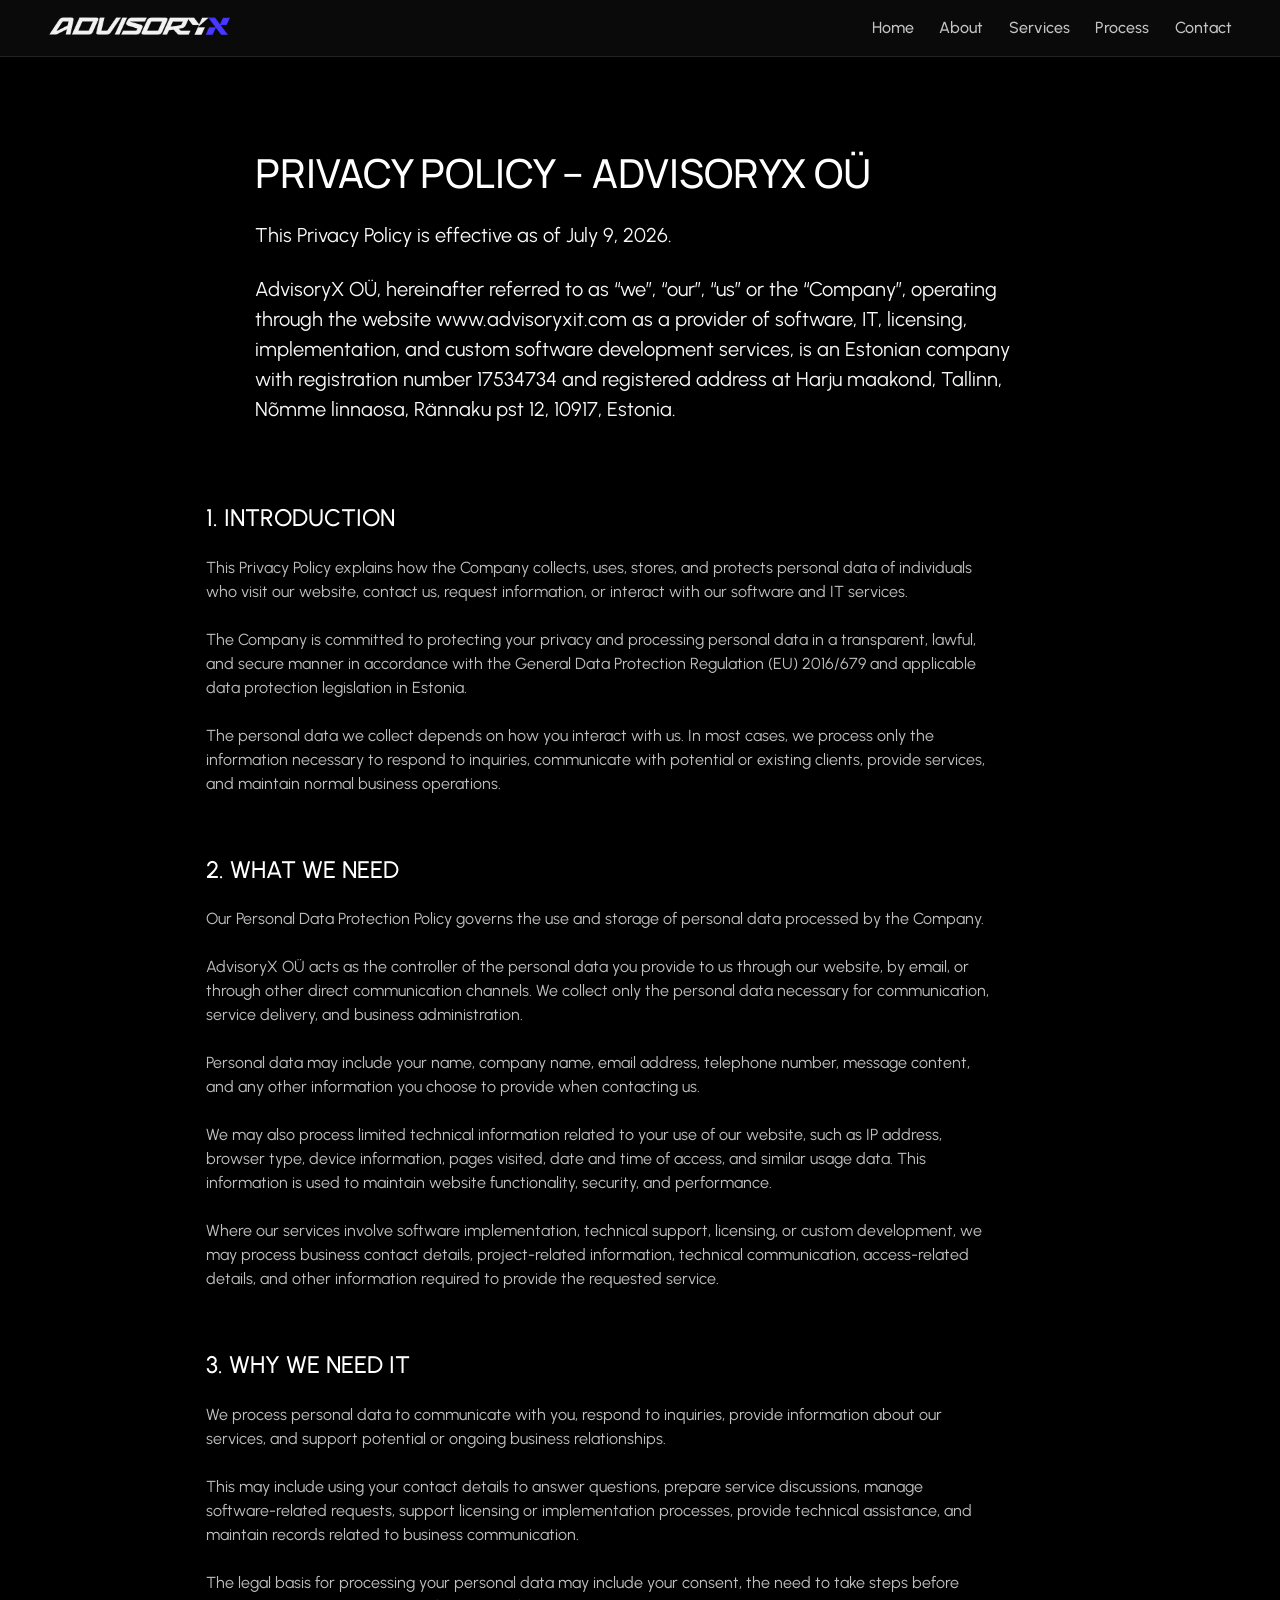
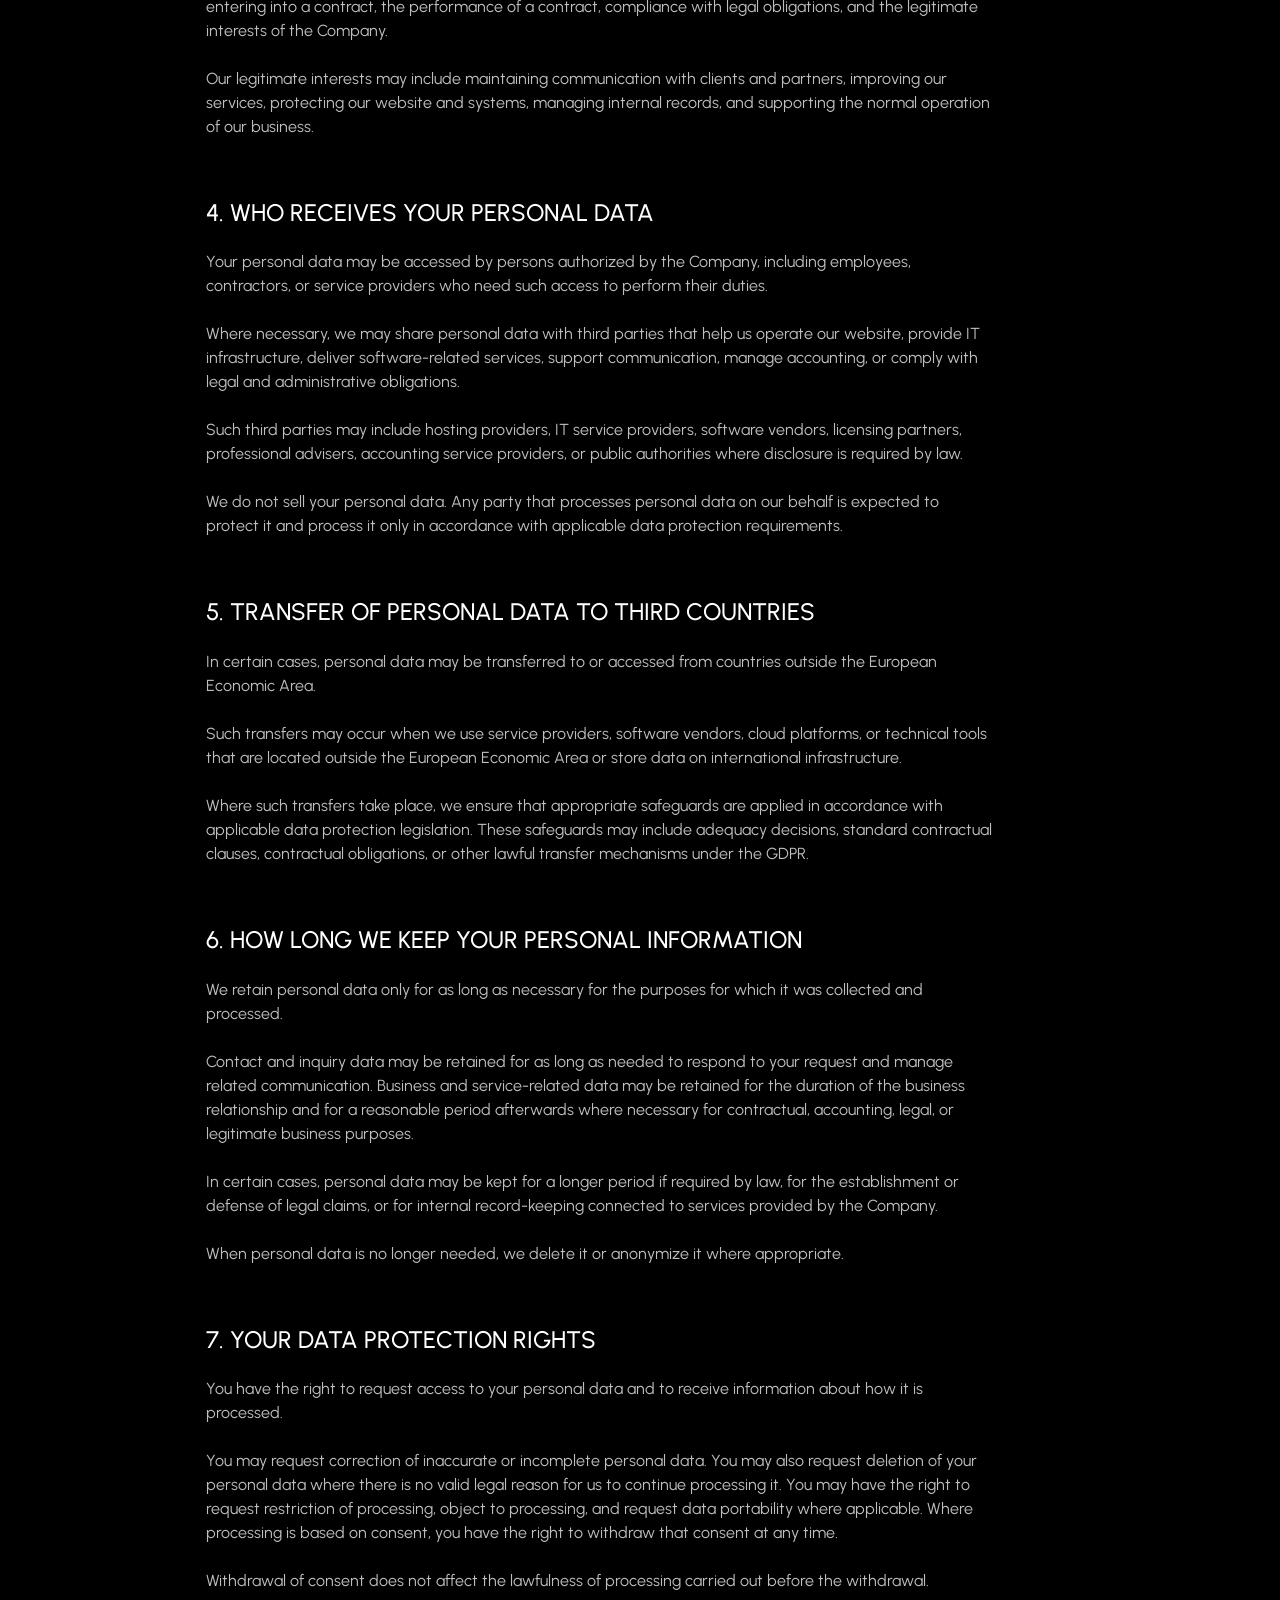
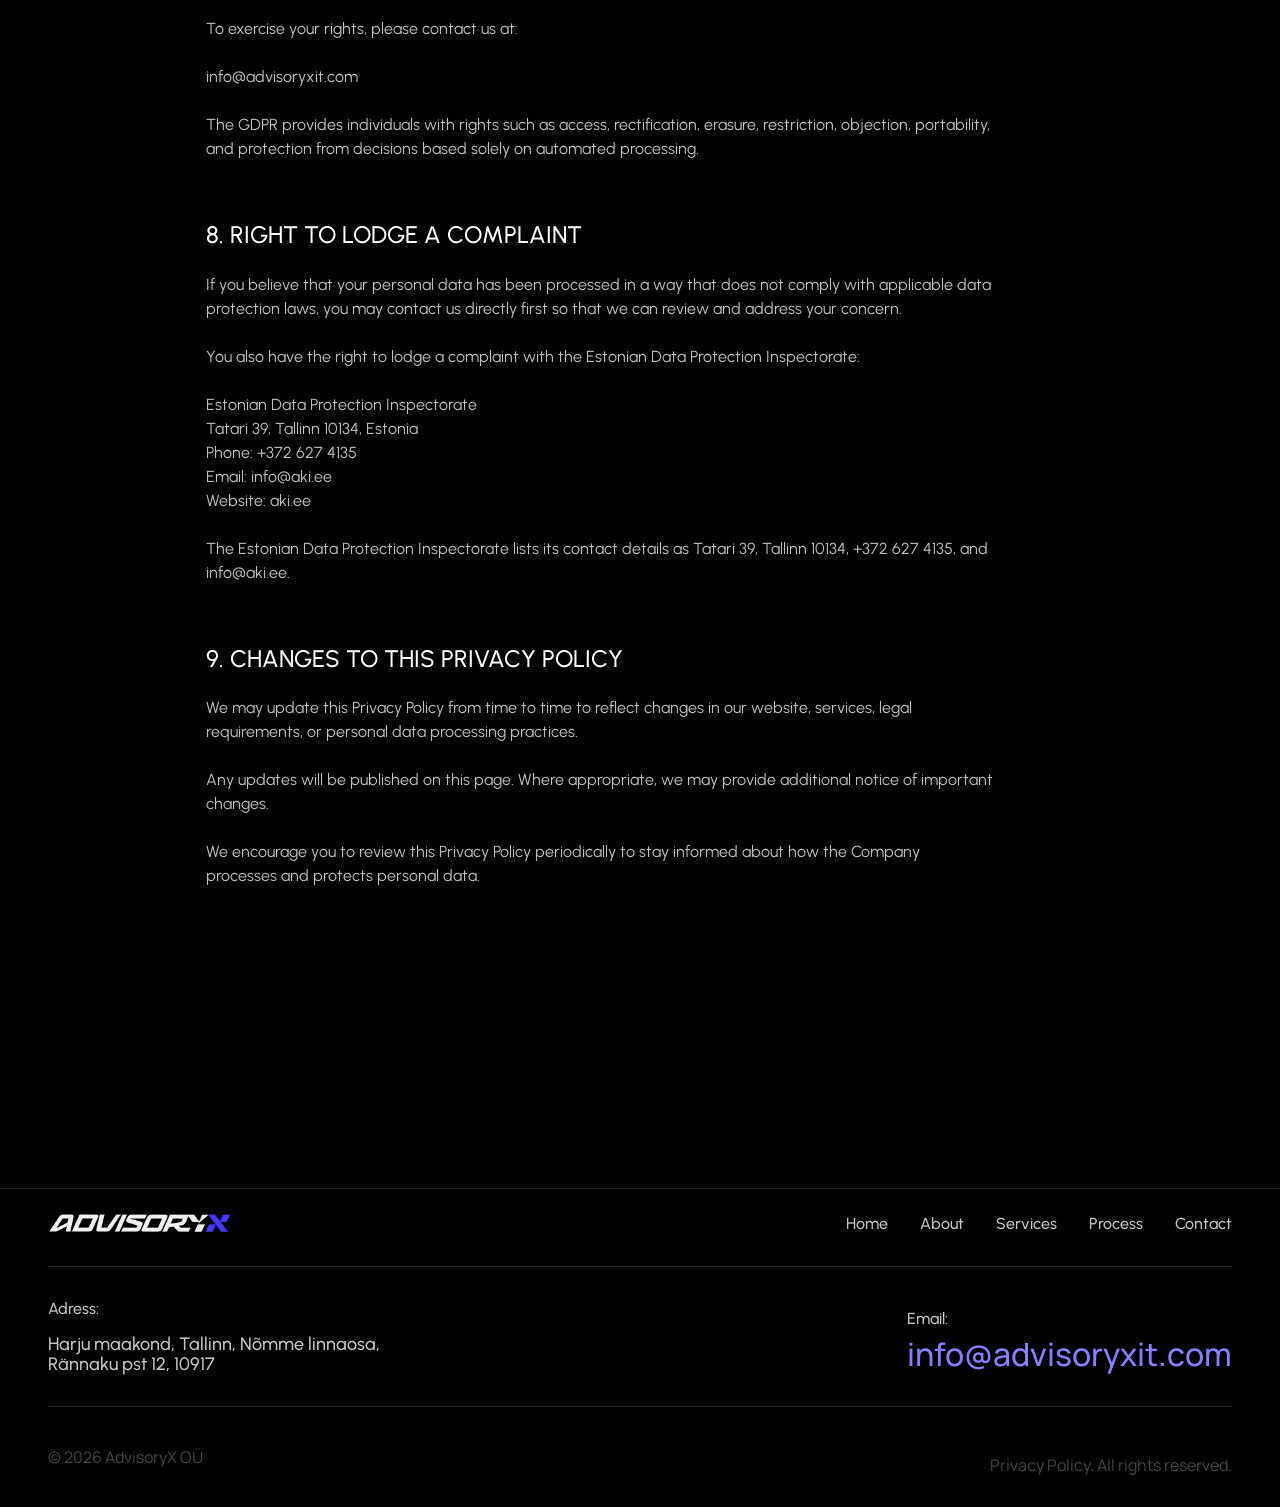
==== src/politic.html @ 2f533cd6 "first commit" ====
<!DOCTYPE html>
<html lang="en">
  <head>
    <meta charset="UTF-8" />
    <link rel="icon" type="image/x-icon" href="./images/favicon.svg" />
    <meta http-equiv="X-UA-Compatible" content="IE=edge" />
    <meta name="viewport" content="width=device-width, initial-scale=1.0" />
    <title>AdvisoryX</title>
    <link rel="stylesheet" href="./scss/main.css" />
    <link rel="preconnect" href="https://fonts.googleapis.com">
    <link rel="preconnect" href="https://fonts.gstatic.com" crossorigin>
    <link href="https://fonts.googleapis.com/css2?family=Manrope:wght@200..800&family=Urbanist:ital,wght@0,100..900;1,100..900&display=swap" rel="stylesheet">
    <!-- <link
      rel="stylesheet"
      href="https://cdn.jsdelivr.net/npm/swiper@12/swiper-bundle.min.css"
    /> -->
  </head>
  <body>
    <div class="menu-overlay"></div>
    <header class="header">
      <div class="container">
        <div class="header-inner">
          <div class="header-logo">
            <a href="/"
              ><img
                src="./images/header-logo.png"
                width="184"
                height="21"
                alt="Logo"
            /></a>
          </div>
          <div class="header-logo-mobile">
            <a href="/"
              ><img
                src="./images/header-logo-mobile.png"
                width="127"
                height="15"
                alt="Logo"
            /></a>
          </div>

          <div class="burger">
            <img src="./images/burger.svg" alt="" />
          </div>

          <div class="header-menu">
            <div class="burger-close">
              <svg
                xmlns="http://www.w3.org/2000/svg"
                width="24"
                height="24"
                viewBox="0 0 24 24"
                fill="none"
              >
                <path
                  d="M6.4 19L5 17.6L10.6 12L5 6.4L6.4 5L12 10.6L17.6 5L19 6.4L13.4 12L19 17.6L17.6 19L12 13.4L6.4 19Z"
                  fill="#fff"
                />
              </svg>
            </div>
            <a href="/index.html#hero" class="header-link">Home</a>
            <a href="/index.html#about" class="header-link">About</a>
            <a href="/index.html#services" class="header-link">Services</a>
            <a href="/index.html#process" class="header-link">Process</a>
            <a href="/index.html#contact" class="header-link">Contact</a>
          </div>

          <!-- <div class="header-buttons mobile-visible">
            <button class="header-button">
              <span>Get Started</span>
            </button>
          </div> -->
        </div>
      </div>
    </header>

    <div class="popup-overlay" id="popup">
      <div class="popup">
        <div class="popup-block">
          <div class="popup-inner">
            <div class="popup-context">
              <h3><span class="grey">Need Software or</span> IT Support for Your Business?</h3>
              <p class="pop-text">
                Get in touch to discuss software services, IT support, licensing, implementation, or custom development needs
              </p>
            </div>
  
            <form class="popup-form" id="joinForm">
              <!-- <div class="form-field">
                <label for="name">Full name*</label>
                <input type="text" id="name" name="name" placeholder="Add your full name*" required />
              </div> -->
              <div class="form-field">
                <!-- <label for="name">Company/Organization (optionaly)</label> -->
                <input type="text" id="company" name="company" placeholder="Add company name*"/>
              </div>
              <div class="form-field">
                <!-- <label for="name">Email adress*</label> -->
                 <input type="email" id="email" name="email" placeholder="Add your Email adress*" required/>
              </div>
              <!-- <div class="form-field">
                 <input type="text" id="interest" name="interest" placeholder="Service Interest"/>
              </div> -->
              <div class="form-field">
                <input type="tel" id="phone" name="phone" placeholder="Add your phone number (optional)"/>
              </div>
              
              <div class="form-field">
                <!-- <label for="name">Message*</label> -->
                <textarea id="message" name="message" placeholder="Your message" rows="3" required></textarea>
              </div>
              <div class="popup-wrapper">
                <button type="submit" class="popup-btn">
                  <span>Submit Request</span>
                </button>
              </div>
            </form>
          </div>
        </div>
        
 
        <span class="close-popup"><svg xmlns="http://www.w3.org/2000/svg" width="14" height="14" viewBox="0 0 14 14" fill="none">
          <path d="M1 13L13 1M1 1L13 13" stroke="#fff" stroke-width="2" stroke-linecap="round" stroke-linejoin="round"/>
          </svg></span>
      </div>
    </div>

    <section id="top" class="policy">
      <div class="container" style="display: flex; flex-direction: column; align-items:center;">
        <div class="policy-content">
          <h3 class="policy-title">Privacy Policy – AdvisoryX OÜ</h3>
          <p class="policy-text">This Privacy Policy is effective as of July 9, 2026.</p>
          <p class="policy-text">AdvisoryX OÜ, hereinafter referred to as “we”, “our”, “us” or the “Company”, operating through the website www.advisoryxit.com as a provider of software, IT, licensing, implementation, and custom software development services, is an Estonian company with registration number 17534734 and registered address at Harju maakond, Tallinn, Nõmme linnaosa, Rännaku pst 12, 10917, Estonia.</p>
        </div>
        

        <div class="policy-inner">
          
          <div class="policy-item">
            <p class="policy-item-title">1. Introduction</p>
            <p class="policy-item-text">This Privacy Policy explains how the Company collects, uses, stores, and protects personal data of individuals who visit our website, contact us, request information, or interact with our software and IT services.
<br><br>
              The Company is committed to protecting your privacy and processing personal data in a transparent, lawful, and secure manner in accordance with the General Data Protection Regulation (EU) 2016/679 and applicable data protection legislation in Estonia.
              <br><br>
              The personal data we collect depends on how you interact with us. In most cases, we process only the information necessary to respond to inquiries, communicate with potential or existing clients, provide services, and maintain normal business operations.</p>
          </div>

          <div class="policy-item">
            <p class="policy-item-title">2. What We Need</p>
            <p class="policy-item-text">Our Personal Data Protection Policy governs the use and storage of personal data processed by the Company.
<br><br>
              AdvisoryX OÜ acts as the controller of the personal data you provide to us through our website, by email, or through other direct communication channels. We collect only the personal data necessary for communication, service delivery, and business administration.
              <br><br>
              Personal data may include your name, company name, email address, telephone number, message content, and any other information you choose to provide when contacting us.
              <br><br>
              We may also process limited technical information related to your use of our website, such as IP address, browser type, device information, pages visited, date and time of access, and similar usage data. This information is used to maintain website functionality, security, and performance.
              <br><br>
              Where our services involve software implementation, technical support, licensing, or custom development, we may process business contact details, project-related information, technical communication, access-related details, and other information required to provide the requested service.</p>
          </div>

          <div class="policy-item">
            <p class="policy-item-title">3. Why We Need It</p>
            <p class="policy-item-text">We process personal data to communicate with you, respond to inquiries, provide information about our services, and support potential or ongoing business relationships.
<br><br>
              This may include using your contact details to answer questions, prepare service discussions, manage software-related requests, support licensing or implementation processes, provide technical assistance, and maintain records related to business communication.
              <br><br>
              The legal basis for processing your personal data may include your consent, the need to take steps before entering into a contract, the performance of a contract, compliance with legal obligations, and the legitimate interests of the Company.
              <br><br>
              Our legitimate interests may include maintaining communication with clients and partners, improving our services, protecting our website and systems, managing internal records, and supporting the normal operation of our business.</p>
          </div>

          <div class="policy-item">
            <p class="policy-item-title">4. Who Receives Your Personal Data</p>
            <p class="policy-item-text">Your personal data may be accessed by persons authorized by the Company, including employees, contractors, or service providers who need such access to perform their duties.
<br><br>
              Where necessary, we may share personal data with third parties that help us operate our website, provide IT infrastructure, deliver software-related services, support communication, manage accounting, or comply with legal and administrative obligations.
              <br><br>
              Such third parties may include hosting providers, IT service providers, software vendors, licensing partners, professional advisers, accounting service providers, or public authorities where disclosure is required by law.
              <br><br>
              We do not sell your personal data. Any party that processes personal data on our behalf is expected to protect it and process it only in accordance with applicable data protection requirements.</p>
          </div>

          <div class="policy-item">
            <p class="policy-item-title">5. Transfer of Personal Data to Third Countries</p>
            <p class="policy-item-text">In certain cases, personal data may be transferred to or accessed from countries outside the European Economic Area.
<br><br>
              Such transfers may occur when we use service providers, software vendors, cloud platforms, or technical tools that are located outside the European Economic Area or store data on international infrastructure.
              <br><br>
              Where such transfers take place, we ensure that appropriate safeguards are applied in accordance with applicable data protection legislation. These safeguards may include adequacy decisions, standard contractual clauses, contractual obligations, or other lawful transfer mechanisms under the GDPR.</p>
          </div>

          <div class="policy-item">
            <p class="policy-item-title">6. How Long We Keep Your Personal Information</p>
            <p class="policy-item-text">We retain personal data only for as long as necessary for the purposes for which it was collected and processed.
<br><br>
              Contact and inquiry data may be retained for as long as needed to respond to your request and manage related communication. Business and service-related data may be retained for the duration of the business relationship and for a reasonable period afterwards where necessary for contractual, accounting, legal, or legitimate business purposes.
              <br><br>
              In certain cases, personal data may be kept for a longer period if required by law, for the establishment or defense of legal claims, or for internal record-keeping connected to services provided by the Company.
              <br><br>
              When personal data is no longer needed, we delete it or anonymize it where appropriate.</p>
          </div>

          <div class="policy-item">
            <p class="policy-item-title">7. Your Data Protection Rights</p>
            <p class="policy-item-text">You have the right to request access to your personal data and to receive information about how it is processed.
<br><br>
              You may request correction of inaccurate or incomplete personal data. You may also request deletion of your personal data where there is no valid legal reason for us to continue processing it.
              You may have the right to request restriction of processing, object to processing, and request data portability where applicable. Where processing is based on consent, you have the right to withdraw that consent at any time.
              <br><br>
              Withdrawal of consent does not affect the lawfulness of processing carried out before the withdrawal.
              <br><br>
              To exercise your rights, please contact us at:
              <br><br>
              info@advisoryxit.com
              <br><br>
              The GDPR provides individuals with rights such as access, rectification, erasure, restriction, objection, portability, and protection from decisions based solely on automated processing.</p>
          </div>

          <div class="policy-item">
            <p class="policy-item-title">8. Right to Lodge a Complaint</p>
            <p class="policy-item-text">If you believe that your personal data has been processed in a way that does not comply with applicable data protection laws, you may contact us directly first so that we can review and address your concern.
<br><br>
              You also have the right to lodge a complaint with the Estonian Data Protection Inspectorate:
              <br><br>
              Estonian Data Protection Inspectorate <br> Tatari 39, Tallinn 10134, Estonia <br> Phone: +372 627 4135 <br> Email: info@aki.ee <br> Website: aki.ee
              <br><br>
              The Estonian Data Protection Inspectorate lists its contact details as Tatari 39, Tallinn 10134, +372 627 4135, and info@aki.ee.</p>
          </div>
          <div class="policy-item">
            <p class="policy-item-title">9. Changes to This Privacy Policy</p>
            <p class="policy-item-text">We may update this Privacy Policy from time to time to reflect changes in our website, services, legal requirements, or personal data processing practices.
<br><br>
              Any updates will be published on this page. Where appropriate, we may provide additional notice of important changes.
              <br><br>
              We encourage you to review this Privacy Policy periodically to stay informed about how the Company processes and protects personal data.</p>
          </div>
        </div>
      </div>
    </section>

    <footer class="footer">
      <div class="container">
        <div class="footer-row">
          <img src="./images/footer-logo.png" width="184" height="21" alt="" class="footer-logo">
          <div class="footer-menu">
            <a href="/index.html#hero" class="footer-link">Home</a>
            <a href="/index.html#about" class="footer-link">About</a>
            <a href="/index.html#services" class="footer-link">Services</a>
            <a href="/index.html#process" class="footer-link">Process</a>
            <a href="/index.html#contact" class="footer-link">Contact</a>
          </div>
        </div>
        <div class="footer-row">
          <div class="footer-content">
            <p class="footer-adress-suptext">Adress:</p>
            <p class="footer-adress">Harju maakond, Tallinn, Nõmme linnaosa, Rännaku pst 12, 10917 </p>
          </div>
          <div class="footer-content">
            <p class="footer-adress-suptext">Email:</p>
            <p class="footer-email">info@advisoryxit.com </p>
          </div>
        </div>
        <div class="footer-row">
          <p class="copyright">© 2026 AdvisoryX OÜ</p>
          <a href="./politic.html" class="privacy">Privacy Policy. All rights reserved.</a>
        </div>
      </div>
    </footer>


    <script type="module" src="./main.js"></script>
  </body>
</html>
---- src/scss/main.css ----
@charset "UTF-8";
html {
  scroll-behavior: smooth;
}

body {
  background: var(--neutral-800, #000);
}

body.noscroll {
  overflow: hidden;
}

a {
  text-decoration: none;
}

.video {
  position: absolute;
  inset: 0;
  top: 0;
  width: 100%;
  height: -webkit-max-content;
  height: -moz-max-content;
  height: max-content;
  max-height: 1900px;
  z-index: -1;
}
@media screen and (max-width: 480px) {
  .video {
    height: 90vh;
  }
}

.video video {
  height: 100%;
  -o-object-fit: cover;
     object-fit: cover;
  pointer-events: none;
}

.purple {
  color: var(--primary-light, #877EFF);
  font-weight: 800;
}

.grey {
  color: var(--neutral-500, #767676);
}

.dark {
  color: #000;
}

.yellow {
  color: #FFE20E;
}

.green {
  color: #5EC776;
}

.orange {
  color: #C70C01;
}

.gradient {
  background: var(--primary-gradient, linear-gradient(90deg, #885FFF 0%, #6D31C0 34.13%, #107D74 70.19%, #15CBF1 100%));
  background-clip: text;
  -webkit-background-clip: text;
  -webkit-text-fill-color: transparent;
}

.fontweight {
  font-weight: 700;
}

*, *::after, *::before {
  box-sizing: border-box;
}

html, body, div, span, applet, object, iframe,
h1, h2, h3, h4, h5, h6, p, blockquote, pre,
a, abbr, acronym, address, big, cite, code,
del, dfn, em, img, ins, kbd, q, s, samp,
small, strike, strong, sub, sup, tt, var,
b, u, i, center,
dl, dt, dd, ol, ul, li,
fieldset, form, label, legend,
table, caption, tbody, tfoot, thead, tr, th, td,
article, aside, canvas, details, embed,
figure, figcaption, footer, header, hgroup,
menu, nav, output, ruby, section, summary,
time, mark, audio, video {
  margin: 0;
  padding: 0;
  border: 0;
  font-size: 100%;
  font: inherit;
  vertical-align: baseline;
}

/* HTML5 display-role reset for older browsers */
article, aside, details, figcaption, figure,
footer, header, hgroup, menu, nav, section {
  display: block;
}

body {
  line-height: 1;
}

ol, ul {
  list-style: none;
}

blockquote, q {
  quotes: none;
}

blockquote:before, blockquote:after,
q:before, q:after {
  content: "";
  content: none;
}

table {
  border-collapse: collapse;
  border-spacing: 0;
}

.container {
  position: relative;
  width: 100%;
  max-width: 1440px; /* раніше могло бути 1440px — зменшено для кращої адаптивності */
  margin: 0 auto;
  padding-left: clamp(20px, 5vw, 48px);
  padding-right: clamp(20px, 5vw, 48px);
  box-sizing: border-box;
}
@media screen and (max-width: 480px) {
  .container {
    max-width: 480px;
    padding: 0px 16px;
  }
}

.header {
  position: fixed;
  top: 0;
  left: 50%;
  transform: translateX(-50%);
  z-index: 999;
  width: 100%;
  border-bottom: 1px solid rgba(255, 255, 255, 0.1);
  background: rgba(255, 255, 255, 0.04);
  -webkit-backdrop-filter: blur(5.5px);
          backdrop-filter: blur(5.5px);
  padding: 16px 0;
}
@media screen and (max-width: 480px) {
  .header {
    padding: 24px 0;
    border: none;
    border-bottom: 1px solid rgba(255, 255, 255, 0.1);
    background: rgba(255, 255, 255, 0.04);
    -webkit-backdrop-filter: blur(5.5px);
            backdrop-filter: blur(5.5px);
  }
}

.menu-overlay {
  position: fixed;
  top: 0;
  left: 0;
  width: 100%;
  height: 100%;
  background: rgba(0, 0, 0, 0.4);
  opacity: 0;
  visibility: hidden;
  transition: opacity 0.3s ease;
  z-index: 998;
}

.menu-overlay.active {
  opacity: 1;
  visibility: visible;
}

.header-inner {
  display: flex;
  justify-content: space-between;
  align-items: center;
  flex-wrap: nowrap;
}

.header-logo-mobile {
  display: none;
}
@media screen and (max-width: 480px) {
  .header-logo-mobile {
    display: block;
    border: none;
    /* Background Blur */
  }
}

@media screen and (max-width: 480px) {
  .header-logo {
    display: none;
  }
}

.header-menu {
  display: flex;
  align-items: center;
  justify-content: space-between;
  flex-wrap: wrap;
  gap: clamp(8px, 2vw, 32px);
}

@media screen and (max-width: 480px) {
  .margin {
    margin-bottom: 20px;
  }
}

.header-link {
  position: relative;
  background: none;
  border: none;
  color: var(--neutral-300, #C4C4C4);
  font-family: Urbanist;
  font-size: 16px;
  font-style: normal;
  font-weight: 500;
  line-height: 20px; /* 125% */
  text-decoration: none;
  cursor: pointer;
  transition: all 400ms ease-in-out;
}
@media screen and (max-width: 480px) {
  .header-link {
    font-size: 28px;
  }
}

.header-link:hover {
  color: #fff;
}

.header-button {
  position: relative;
  display: inline-flex;
  align-items: center;
  justify-content: center;
  padding: 14px 20px;
  color: var(--000000, #000);
  font-family: Inter;
  font-size: 16px;
  font-style: normal;
  font-weight: 600;
  line-height: 20px; /* 125% */
  border: 1px solid var(--Style, #E7E7DB);
  cursor: pointer;
  background: #E7E7DB;
  overflow: hidden;
  transition: all 500ms ease-in-out;
}

.header-button:hover {
  border: 1px solid var(--4-d-4-d-4-d, #4D4D4D);
  background: var(--ffffff, rgba(255, 255, 255, 0.04));
  color: #fff;
}

.header-button span {
  position: relative;
  z-index: 2;
}

body.menu-open {
  overflow: hidden;
}

.burger {
  display: none;
}

.burger-close {
  display: none;
}

@media screen and (max-width: 480px) {
  .header-inner {
    position: relative;
    justify-content: space-between;
  }
  .burger {
    display: flex;
    justify-content: space-between;
    gap: 10px;
    align-items: center;
    background: none;
    cursor: pointer;
  }
  .burger-close {
    display: flex;
    position: absolute;
    top: 26px;
    right: 24px;
    background: none;
    width: 38px;
    height: 38px;
    justify-content: center;
    align-items: center;
    cursor: pointer;
    z-index: 1002;
  }
  .header-menu {
    display: none;
    flex-direction: column;
    align-items: center;
    justify-content: unset;
    gap: 35px;
    position: fixed;
    top: 65px;
    left: 0;
    width: 100%;
    height: 510px;
    border-top: 1px solid var(--neutral-devider, #212121);
    background: var(--blak-white-blak, #000);
    /* Card */
    -webkit-backdrop-filter: blur(12.5px);
            backdrop-filter: blur(12.5px);
    z-index: 1000;
    padding-top: 50px;
    transition: all 0.3s ease;
  }
  .open {
    display: flex !important;
  }
  .header-link {
    text-decoration: none;
    color: #f2f2f2;
  }
  .header-link:not(:last-child) {
    padding-bottom: 34px;
    border-bottom: 1px solid var(--neutral-Card, #303030);
    width: 90%;
    text-align: center;
  }
  .header-buttons {
    display: none;
  }
}
.popup-overlay {
  position: fixed;
  inset: 0;
  background: rgba(0, 0, 0, 0.6);
  display: none;
  justify-content: center;
  align-items: center;
  z-index: 1000;
}

/* Вікно */
.popup {
  background: var(--neutral-800, #000);
  -webkit-backdrop-filter: blur(6.5px);
          backdrop-filter: blur(6.5px);
  padding: 40px;
  display: flex;
  flex-direction: column;
  align-items: center;
  justify-content: center;
  width: 80%;
  height: 90%;
  position: relative;
  -webkit-animation: fadeIn 0.3s ease;
          animation: fadeIn 0.3s ease;
}
@media screen and (max-width: 480px) {
  .popup {
    padding: 16px;
    border: 1px solid var(--neutral-Card, #303030);
    background: var(--000000, #000);
    height: 98%;
    width: 97%;
  }
}

.popup-block {
  display: flex;
  justify-content: space-between;
  align-items: center;
  gap: 150px;
}

@media screen and (max-width: 480px) {
  .popup-img-big {
    display: none;
  }
}

.popup-inner {
  display: flex;
  flex-direction: column;
  align-items: center;
}

.popup-context {
  display: flex;
  flex-direction: column;
  align-items: center;
  justify-content: center;
}

.popup-context h3 {
  color: var(--neutral-200, #FFF);
  font-family: Manrope;
  font-size: 44px;
  font-style: normal;
  font-weight: 500;
  line-height: 120%;
  letter-spacing: -1.76px;
  text-align: center;
  margin-bottom: 16px;
  max-width: 645px;
}
@media screen and (max-width: 480px) {
  .popup-context h3 {
    font-size: 28px;
  }
}

.popup-context p {
  color: var(--neutral-400, #959595);
  text-align: center;
  font-family: Urbanist;
  font-size: 24px;
  font-style: normal;
  font-weight: 400;
  line-height: 140%; /* 33.6px */
  text-align: center;
  max-width: 645px;
  width: 100%;
  margin-bottom: 30px;
}
@media screen and (max-width: 480px) {
  .popup-context p {
    margin-bottom: 15px;
    font-size: 18px;
  }
}

@media screen and (max-width: 480px) {
  .pop-text br {
    display: none;
  }
}

/* Форма */
.popup-form {
  display: flex;
  flex-direction: column;
  align-items: center;
  gap: 10px;
  width: 100%;
  margin: 0 0 12px 0;
}
@media screen and (max-width: 480px) {
  .popup-form {
    width: 100%;
    gap: 10px;
  }
}

.form-field {
  display: flex;
  flex-direction: column;
  width: 100%;
}

.form-field label {
  color: var(--neutral-700, #444);
  /* fontone */
  font-family: Outfit;
  font-size: 12px;
  font-style: normal;
  font-weight: 400;
  line-height: 20px; /* 166.667% */
  margin-bottom: 4px;
}

.popup-form input, .popup-form textarea {
  border-radius: 12px;
  border: 1px solid var(--neutral-700, #1F1F1F);
  background: rgba(255, 255, 255, 0.06);
  /* Drop Shadow */
  padding: 14px 12px;
  color: var(--neutral-300, #C4C4C4);
  font-family: Urbanist;
  font-size: 14px;
  font-style: normal;
  font-weight: 400;
  line-height: 132%; /* 18.48px */
  outline: none;
  width: 100%;
  resize: none;
  transition: all 300ms ease-in-out;
}
@media screen and (max-width: 480px) {
  .popup-form input, .popup-form textarea {
    width: 100% !important;
  }
}

.popup-form input:focus, .popup-form textarea:focus {
  border-radius: 12px;
  border: 1px solid var(--primary-light, #877EFF);
  background: rgba(255, 255, 255, 0.06);
  opacity: 1;
  /* green */
}

.popup-wrapper {
  width: 100%;
  display: flex;
  justify-content: center;
}
@media screen and (max-width: 480px) {
  .popup-wrapper {
    width: 100%;
  }
}

/* Кнопка */
.popup-btn {
  width: 100%;
  margin-top: 12px;
  position: relative;
  display: inline-flex;
  align-items: center;
  justify-content: center;
  padding: 18px 24px;
  color: var(--neutral-100, #FFF);
  font-family: Urbanist;
  font-size: 16px;
  font-style: normal;
  font-weight: 600;
  line-height: 20px; /* 125% */
  text-transform: uppercase;
  border: none;
  border-radius: 12px;
  background: var(--primary-dark, #5144FF);
  cursor: pointer;
  overflow: hidden;
  transition: all 400ms ease-in-out;
}
@media screen and (max-width: 480px) {
  .popup-btn {
    margin-top: 12px;
    width: 100%;
    justify-content: center;
  }
}

.popup-btn span {
  position: relative;
  z-index: 2;
}

.popup-btn:hover {
  background: var(--neutral-200, #FFF);
  color: #000;
}

/* Закрити */
.close-popup {
  position: absolute;
  top: 16px;
  right: 20px;
  font-size: 32px;
  cursor: pointer;
  color: #5C5A5B;
}

/* Показати */
.popup-overlay.active {
  display: flex;
}

@-webkit-keyframes fadeIn {
  from {
    transform: scale(0.9);
    opacity: 0;
  }
  to {
    transform: scale(1);
    opacity: 1;
  }
}

@keyframes fadeIn {
  from {
    transform: scale(0.9);
    opacity: 0;
  }
  to {
    transform: scale(1);
    opacity: 1;
  }
}
.message-popup-title {
  color: var(--primary-300, #3C3232);
  text-align: center;
  font-family: "Open Sans";
  font-size: clamp(30px, 2vw, 36px);
  font-style: normal;
  font-weight: 700;
  line-height: 1; /* 36px */
  text-transform: uppercase;
  margin-bottom: 48px;
  z-index: 10;
}

.message-popup-text {
  color: var(--primary-200, #4C4648);
  text-align: center;
  /* h2-medium */
  font-family: "Nunito Sans";
  font-size: 30px;
  font-style: normal;
  font-weight: 700;
  line-height: 110%; /* 33px */
  z-index: 10;
}

.message-bg {
  position: absolute;
  bottom: 90px;
  left: 0;
  width: 100%;
}

/* контейнер */
.chk {
  display: inline-flex;
  align-items: center;
  gap: 10px;
  cursor: pointer;
  -webkit-user-select: none;
     -moz-user-select: none;
      -ms-user-select: none;
          user-select: none;
  font: 500 14px/1.5 "Inter", system-ui, -apple-system, Segoe UI, Arial, sans-serif;
  color: #2E3554;
}

/* ховаємо нативний чекбокс, але лишаємо його фокусним для доступності */
.chk__input {
  position: absolute;
  opacity: 0;
  width: 1px;
  height: 1px;
  margin: -1px;
  border: 0;
  padding: 0;
  -webkit-clip-path: inset(50%);
          clip-path: inset(50%);
  clip: rect(0 0 0 0);
  overflow: hidden;
}

/* візуальна коробка */
.chk__box {
  width: 18px;
  height: 18px;
  border-radius: 6px;
  box-shadow: inset 0 0 0 1.5px #96A5FF;
  background: #fff;
  position: relative;
  transition: box-shadow 0.18s ease, background 0.18s ease, transform 0.12s ease;
}
@media screen and (max-width: 480px) {
  .chk__box {
    width: 20px;
    height: 20px;
  }
}

/* галочка (псевдоелемент) */
.chk__box::after {
  content: "";
  position: absolute;
  inset: 0;
  margin: auto;
  width: 10px;
  height: 6px;
  border: 2px solid #fff;
  border-top: 0; /* прибираємо верхню лінію */
  border-right: 0; /* прибираємо праву лінію */
  transform: rotate(-45deg) scale(0.6);
  opacity: 0;
  transition: transform 0.18s ease, opacity 0.18s ease;
}
@media screen and (max-width: 480px) {
  .chk__box::after {
    top: -2px;
  }
}

.chk__input:checked + .chk__box::after {
  opacity: 1;
  transform: rotate(-45deg) scale(1);
}

/* стан :checked — синя заливка та видима галочка */
.chk__input:checked + .chk__box {
  background: #5F86FF; /* базовий синій */
  box-shadow: none;
}

/* hover/active */
.chk:hover .chk__box {
  transform: translateY(-0.5px);
}

.chk:active .chk__box {
  transform: translateY(0);
}

/* клавіатурний фокус */
.chk__input:focus-visible + .chk__box {
  outline: 2px solid #7DA2FF;
  outline-offset: 2px;
}

/* disabled */
.chk__input:disabled + .chk__box {
  background: #f0f2f7;
  box-shadow: inset 0 0 0 1.5px #cfd5e6;
}

.chk__input:disabled ~ .chk__label {
  color: #9aa3bd;
  cursor: not-allowed;
}

@media screen and (max-width: 480px) {
  .chk__label {
    color: #22206D;
    font-family: "Onest";
    font-size: 14px;
    font-style: normal;
    font-weight: 400;
    line-height: 22px; /* 157.143% */
    max-width: 275px;
    width: 100%;
  }
}

.hero {
  padding-top: 220px;
  position: relative;
}
@media screen and (max-width: 480px) {
  .hero {
    padding-top: 110px;
  }
}

.hero-bg img {
  position: absolute;
  right: 0;
  top: 0;
}

.hero-inner {
  display: flex;
  align-items: center;
  justify-content: space-between;
  width: 100%;
  gap: 24px;
}
@media screen and (max-width: 480px) {
  .hero-inner {
    width: 100%;
    flex-direction: column;
  }
}

.hero-title {
  color: var(--neutral-100, #FFF);
  font-family: Manrope;
  font-size: 92px;
  font-style: normal;
  font-weight: 400;
  line-height: 104%;
  letter-spacing: -1.84px;
  text-transform: uppercase;
  max-width: 646px;
  width: 100%;
}
@media screen and (max-width: 480px) {
  .hero-title {
    font-size: 51px;
    letter-spacing: -1.02px;
    margin-bottom: 24px;
  }
}

.hero-text {
  color: var(--neutral-100, #FFF);
  font-family: Urbanist;
  font-size: 28px;
  font-style: normal;
  font-weight: 500;
  line-height: 135%; /* 37.8px */
  max-width: 642px;
  width: 100%;
  margin-bottom: 60px;
}
@media screen and (max-width: 480px) {
  .hero-text {
    font-size: 24px;
    margin-bottom: 24px;
  }
}

.hero-content {
  display: flex;
  flex-direction: column;
}

.hero-buttons {
  display: flex;
  justify-content: space-between;
}
@media screen and (max-width: 480px) {
  .hero-buttons {
    flex-direction: column;
    gap: 20px;
  }
}

.hero-button {
  position: relative;
  display: inline-flex;
  align-items: center;
  justify-content: center;
  width: 49%;
  padding: 18px 30px;
  color: #F7F7F7;
  font-family: Urbanist;
  font-size: 16px;
  font-style: normal;
  font-weight: 600;
  line-height: 20px; /* 125% */
  text-transform: uppercase;
  border: none;
  cursor: pointer;
  border-radius: 12px;
  background: var(--primary-dark, #5144FF);
  overflow: hidden;
  transition: all 400ms ease-in-out;
}
@media screen and (max-width: 480px) {
  .hero-button {
    width: 100%;
    margin-top: 36px;
  }
}

.hero-button:hover {
  background: #fff;
  color: #000;
}

.hero-button span {
  position: relative;
  z-index: 2;
}

.hero-button-services {
  position: relative;
  display: inline-flex;
  align-items: center;
  justify-content: center;
  width: 49%;
  padding: 18px 20px;
  color: var(--neutral-100, #FFF);
  font-family: Urbanist;
  font-size: 16px;
  font-style: normal;
  font-weight: 600;
  line-height: 20px; /* 125% */
  text-transform: uppercase;
  cursor: pointer;
  background: transparent;
  border-radius: 12px;
  border: 1px solid var(--neutral-600, #3F3F3F);
  overflow: hidden;
  transition: all 400ms ease-in-out;
}
@media screen and (max-width: 480px) {
  .hero-button-services {
    width: 100%;
  }
}

.hero-button-services:hover {
  border-radius: 12px;
  border: 1px solid var(--primary-dark, #5144FF);
  background: #171717;
}

.hero-button-services span {
  position: relative;
  z-index: 2;
}

/* білий фон для hover */
/* hover */
.benefits {
  margin-top: 240px;
  position: relative;
}
@media screen and (max-width: 480px) {
  .benefits {
    margin-top: 120px;
  }
}

.benefits-bg {
  position: absolute;
  top: -250px;
  left: 0;
  width: 100%;
  max-height: 800px;
}
@media screen and (max-width: 480px) {
  .benefits-bg {
    display: none;
  }
}

.benefits-bg-mobile {
  display: none;
}
@media screen and (max-width: 480px) {
  .benefits-bg-mobile {
    display: block;
    position: absolute;
    top: -600px;
    left: 0;
    width: 100%;
    z-index: -5;
  }
}

.benefits-list {
  display: flex;
  flex-wrap: wrap;
  gap: 24px;
}
@media screen and (max-width: 480px) {
  .benefits-list {
    flex-direction: column;
  }
}

.benefits-content {
  display: flex;
  flex-direction: column;
  gap: 24px;
  padding-top: 24px;
  width: 32%;
}
@media screen and (max-width: 480px) {
  .benefits-content {
    width: 100%;
  }
}

.benefits-suptitle {
  color: var(--neutral-500, #767676);
  font-family: Manrope;
  font-size: 20px;
  font-style: normal;
  font-weight: 500;
  line-height: 100%; /* 20px */
  text-transform: uppercase;
}

.benefits-title {
  color: var(--neutral-100, #FFF);
  font-family: Manrope;
  font-size: 56px;
  font-style: normal;
  font-weight: 400;
  line-height: 100%;
}
@media screen and (max-width: 480px) {
  .benefits-title {
    font-size: 48px;
  }
}

.benefits-item {
  width: 32%;
  border-radius: 26px;
  border: 1px solid var(--neutral-700, #1F1F1F);
  background: rgba(255, 255, 255, 0.08);
  padding: 32px;
  transition: all 400ms ease-in-out;
}
@media screen and (max-width: 480px) {
  .benefits-item {
    width: 100%;
    border: 1px solid var(--primary-gradient, #885FFF);
    background: rgba(255, 255, 255, 0.12);
  }
}

.benefits-item:hover {
  border: 1px solid var(--primary-gradient, #885FFF);
  background: rgba(255, 255, 255, 0.12);
  -webkit-backdrop-filter: blur(5.5px);
          backdrop-filter: blur(5.5px);
}

.benefits-item-num {
  color: var(--neutral-500, #767676);
  font-family: Urbanist;
  font-size: 24px;
  font-style: normal;
  font-weight: 600;
  line-height: 140%; /* 33.6px */
  letter-spacing: -0.24px;
  transition: all 400ms ease-in-out;
}
@media screen and (max-width: 480px) {
  .benefits-item-num {
    color: var(--primary-light, #877EFF);
  }
}

.benefits-item:hover .benefits-item-num {
  color: var(--primary-light, #877EFF);
}

.benefits-item-title {
  color: var(--neutral-200, #FFF);
  font-family: Urbanist;
  font-size: 24px;
  font-style: normal;
  font-weight: 600;
  line-height: 140%; /* 33.6px */
  letter-spacing: -0.24px;
  text-transform: uppercase;
  margin: 8px 0 20px 0;
  border-bottom: 1px solid #1F1F1F;
  padding-bottom: 20px;
}

.benefits-item-text {
  color: var(--neutral-300, #C4C4C4);
  font-family: Urbanist;
  font-size: 16px;
  font-style: normal;
  font-weight: 400;
  line-height: 140%; /* 22.4px */
  transition: all 400ms ease-in-out;
}
@media screen and (max-width: 480px) {
  .benefits-item-text {
    color: #FFF;
  }
}

.benefits-item:hover .benefits-item-text {
  color: #FFF;
}

.about {
  background: linear-gradient(180deg, rgba(255, 255, 255, 0.04) 0%, rgba(255, 255, 255, 0) 100%);
  -webkit-backdrop-filter: blur(5.5px);
          backdrop-filter: blur(5.5px);
  padding-top: 64px;
  margin-top: 131px;
}
@media screen and (max-width: 480px) {
  .about {
    margin-top: 68px;
    padding-top: 48px;
  }
}

.about-suptext {
  color: var(--neutral-500, #767676);
  font-family: Urbanist;
  font-size: 20px;
  font-style: normal;
  font-weight: 500;
  line-height: 100%; /* 20px */
  text-transform: uppercase;
}

.about-title {
  color: var(--neutral-100, #FFF);
  font-family: Manrope;
  font-size: 56px;
  font-style: normal;
  font-weight: 500;
  line-height: 100%;
  margin: 24px 0;
}
@media screen and (max-width: 480px) {
  .about-title {
    font-size: 48px;
  }
}

.about-text {
  color: var(--neutral-300, #C4C4C4);
  font-family: Urbanist;
  font-size: 24px;
  font-style: normal;
  font-weight: 500;
  line-height: 140%; /* 33.6px */
  letter-spacing: -0.24px;
}

.about-list {
  display: flex;
  justify-content: space-between;
  width: 100%;
  gap: 24px;
  margin-top: 80px;
}
@media screen and (max-width: 480px) {
  .about-list {
    flex-direction: column;
  }
}

.about-item {
  padding: 32px;
  border-radius: 26px;
  border: 1px solid var(--neutral-600, #3F3F3F);
  background: rgba(255, 255, 255, 0.08);
  transition: all 400ms ease-in-out;
}
@media screen and (max-width: 480px) {
  .about-item {
    border: 1px solid var(--primary-gradient, #885FFF);
    background: rgba(255, 255, 255, 0.12);
  }
}

.about-item:hover {
  border: 1px solid var(--primary-gradient, #885FFF);
  background: rgba(255, 255, 255, 0.12);
}

.about-item-num {
  color: var(--neutral-500, #767676);
  font-family: Urbanist;
  font-size: 24px;
  font-style: normal;
  font-weight: 600;
  line-height: 140%; /* 33.6px */
  letter-spacing: -0.24px;
}
@media screen and (max-width: 480px) {
  .about-item-num {
    color: var(--primary-light, #877EFF);
  }
}

.about-item-title {
  color: var(--neutral-300, #C4C4C4);
  font-family: Urbanist;
  font-size: 24px;
  font-style: normal;
  font-weight: 600;
  line-height: 140%; /* 33.6px */
  letter-spacing: -0.24px;
  text-transform: uppercase;
  margin: 8px 0px 20px 0px;
  border-bottom: 1px solid #1F1F1F;
  padding-bottom: 20px;
}
@media screen and (max-width: 480px) {
  .about-item-title {
    color: #FFF;
    font-size: 22px;
  }
}

.about-item-text {
  color: var(--neutral-300, #C4C4C4);
  font-family: Urbanist;
  font-size: 18px;
  font-style: normal;
  font-weight: 400;
  line-height: 140%; /* 25.2px */
  max-width: 357px;
  width: 100%;
}

/*
The additional section height creates enough scrolling distance
for all four timeline stages.
*/
.process {
  position: relative;
  overflow: visible;
  margin-top: 250px;
}
@media screen and (max-width: 480px) {
  .process {
    margin-top: 100px;
  }
}

.process > .container {
  position: relative;
  min-height: 320vh;
  overflow: visible;
}

.process-block {
  position: -webkit-sticky;
  position: sticky;
  top: 70px;
  padding: clamp(24px, 3vw, 44px) clamp(20px, 2.5vw, 32px);
  border: 1px solid rgba(255, 255, 255, 0.16);
  border-radius: 22px;
  background: #151515;
}

.process-content {
  display: flex;
  justify-content: space-between;
}

.process-title {
  color: var(--neutral-200, #FFF);
  font-family: Manrope;
  font-size: 56px;
  font-style: normal;
  font-weight: 400;
  line-height: 100%; /* 56px */
}
@media screen and (max-width: 480px) {
  .process-title {
    font-size: 40px;
  }
}

.process-text {
  color: var(--neutral-300, #C4C4C4);
  font-family: Urbanist;
  font-size: 24px;
  font-style: normal;
  font-weight: 500;
  line-height: 140%; /* 33.6px */
  letter-spacing: -0.24px;
  max-width: 612px;
}
@media screen and (max-width: 480px) {
  .process-text {
    font-size: 20px;
    margin-top: 10px;
  }
}

.process-timeline {
  margin-top: clamp(50px, 7vw, 90px);
}

/* Timeline line */
.process-timeline-track {
  --timeline-progress: 0%;
  position: relative;
  display: grid;
  grid-template-columns: repeat(4, 1fr);
  gap: 24px;
}

/* Default line */
.process-timeline-track::before {
  content: "";
  position: absolute;
  left: 3px;
  right: 3px;
  bottom: 1px;
  height: 1px;
  background: rgba(255, 255, 255, 0.14);
}

/* Active line */
.process-timeline-track::after {
  content: "";
  position: absolute;
  left: 3px;
  bottom: 1px;
  width: var(--timeline-progress);
  height: 1px;
  background: #8d75ff;
  transition: width 0.55s cubic-bezier(0.65, 0, 0.35, 1);
}

.process-step-button {
  position: relative;
  z-index: 1;
  display: flex;
  flex-direction: column;
  align-items: flex-start;
  gap: 28px;
  padding: 0 0 1px;
  border: 0;
  background: transparent;
  color: var(--neutral-500, #767676);
  font-family: Urbanist;
  font-size: 20px;
  font-style: normal;
  font-weight: 500;
  line-height: 100%; /* 20px */
  text-align: left;
  cursor: pointer;
  transition: color 0.4s ease;
}
@media screen and (max-width: 480px) {
  .process-step-button {
    font-size: 16px;
  }
}

.process-step-button.is-active {
  color: #8d75ff;
}

.process-dot {
  display: block;
  width: 7px;
  height: 7px;
  border-radius: 50%;
  background: #4b4b4b;
  transform: translateY(3px);
  transition: background 0.4s ease, box-shadow 0.4s ease, transform 0.4s ease;
}

.process-step-button.is-complete .process-dot {
  background: #8d75ff;
}

.process-step-button.is-active .process-dot {
  background: #8d75ff;
  box-shadow: 0 0 0 2px #151515, 0 0 0 3px #8d75ff;
  transform: translateY(3px) scale(1.08);
}

/* Bottom content */
.process-steps-content {
  display: grid;
  grid-template-columns: repeat(4, 1fr);
  gap: clamp(24px, 3vw, 48px);
  margin-top: 36px;
}

.process-step-content {
  opacity: 0.38;
  transform: translateY(10px);
  transition: opacity 0.5s ease, transform 0.5s ease;
}

.process-step-content.is-active,
.process-step-content.is-complete {
  opacity: 1;
  transform: translateY(0);
}

.process-step-content h4 {
  max-width: 297px;
  margin: 0 0 20px;
  color: var(--neutral-200, #FFF);
  font-family: Urbanist;
  font-size: 26px;
  font-style: normal;
  font-weight: 800;
  line-height: 140%; /* 36.4px */
  text-transform: uppercase;
}
@media screen and (max-width: 480px) {
  .process-step-content h4 {
    font-size: 18px;
  }
}

.process-step-content p {
  color: var(--neutral-500, #767676);
  font-family: Urbanist;
  font-size: 16px;
  font-style: normal;
  font-weight: 500;
  line-height: 140%; /* 22.4px */
  max-width: 297px;
  width: 100%;
}

.process-step-content.is-active p,
.process-step-content.is-complete p {
  color: #C4C4C4;
}

/* Tablet and mobile */
@media (max-width: 900px) {
  /*
  Scroll distance for the four stages.
  The direct parent must be tall because it contains
  the sticky .process-block.
  */
  .process {
    position: relative;
    min-height: auto;
    overflow: visible;
  }
  .process > .container {
    position: relative;
    min-height: 400vh;
    padding-left: 8px;
    padding-right: 8px;
    overflow: visible;
  }
  /*
  Sticky mobile card
  */
  .process-block {
    position: -webkit-sticky;
    position: sticky;
    top: 50px;
    width: 100%;
    padding: 18px 14px 22px;
    border: 1px solid rgba(255, 255, 255, 0.16);
    border-radius: 16px;
    background: #151515;
  }
  /*
  Header
  */
  .process-content {
    display: block;
  }
  /*
  Vertical timeline wrapper
  */
  .process-timeline {
    position: relative;
    display: grid;
    grid-template-columns: 16px minmax(0, 1fr);
    -moz-column-gap: 12px;
         column-gap: 12px;
    margin-top: 28px;
    padding-bottom: 4px;
  }
  /*
  Vertical grey line
  */
  .process-timeline::before {
    content: "";
    position: absolute;
    top: 4px;
    bottom: 8px;
    left: 3px;
    width: 1px;
    background: rgba(255, 255, 255, 0.16);
  }
  /*
  Remove the desktop horizontal timeline
  */
  .process-timeline-track::before,
.process-timeline-track::after {
    display: none;
  }
  /*
  Allow the buttons and descriptions to participate
  in the same mobile grid.
  */
  .process-timeline-track,
.process-steps-content {
    display: contents;
  }
  /*
  Timeline labels
  */
  .process-step-button {
    position: relative;
    z-index: 2;
    grid-column: 2;
    display: block;
    width: 100%;
    padding: 0;
    margin: 0 0 9px;
    border: 0;
    background: transparent;
    text-align: left;
    transition: color 0.35s ease;
  }
  /*
  Place each label before its corresponding description
  */
  .process-step-button:nth-child(1) {
    grid-row: 1;
  }
  .process-step-button:nth-child(2) {
    grid-row: 3;
  }
  .process-step-button:nth-child(3) {
    grid-row: 5;
  }
  .process-step-button:nth-child(4) {
    grid-row: 7;
  }
  /*
  Timeline dots
  */
  .process-dot {
    position: absolute;
    top: 2px;
    left: -27px;
    display: block;
    width: 5px;
    height: 5px;
    border: 0;
    border-radius: 50%;
    background: #444;
    transform: none;
    transition: background 0.35s ease, box-shadow 0.35s ease, transform 0.35s ease;
  }
  .process-step-button.is-active {
    color: #8d75ff;
  }
  .process-step-button.is-active .process-dot {
    background: #8d75ff;
    box-shadow: 0 0 0 2px #151515, 0 0 0 3px #8d75ff;
    transform: scale(1.1);
  }
  .process-step-button.is-complete .process-dot {
    background: #555;
  }
  /*
  Description cards
  */
  .process-step-content {
    grid-column: 2;
    display: block !important;
    opacity: 1;
    transform: none;
    margin: 0;
    padding: 0 0 19px;
  }
  .process-step-content:nth-child(1) {
    grid-row: 2;
  }
  .process-step-content:nth-child(2) {
    grid-row: 4;
  }
  .process-step-content:nth-child(3) {
    grid-row: 6;
  }
  .process-step-content:nth-child(4) {
    grid-row: 8;
    padding-bottom: 0;
  }
  /*
  Do not hide inactive descriptions on mobile.
  Only the timeline label and dot change.
  */
  .process-step-content.is-active,
.process-step-content.is-complete {
    display: block !important;
    opacity: 1;
    transform: none;
  }
  .process-step-content.is-active p,
.process-step-content.is-complete p {
    color: rgba(255, 255, 255, 0.52);
  }
}
.marquee {
  overflow: hidden;
  width: 100%;
  white-space: nowrap;
  position: relative;
  margin-top: 180px;
  /* опціонально — невелика тінь або фон */
}
@media screen and (max-width: 480px) {
  .marquee {
    margin-top: 100px;
  }
}

.marquee-track {
  display: flex;
  width: -webkit-max-content;
  width: -moz-max-content;
  width: max-content;
  -webkit-animation: scrollText 35s linear infinite;
          animation: scrollText 35s linear infinite;
}

.marquee-text {
  display: inline-block;
  padding-right: 2rem; /* відстань між повтореннями */
  color: rgba(255, 255, 255, 0.24);
  font-family: Manrope;
  font-size: 122px;
  font-style: normal;
  font-weight: 800;
  line-height: 100%; /* 122px */
  text-transform: uppercase;
}

/* 🔁 плавна безшовна анімація */
@-webkit-keyframes scrollText {
  0% {
    transform: translate3d(0, 0, 0);
  }
  100% {
    transform: translate3d(-50%, 0, 0);
  }
}
@keyframes scrollText {
  0% {
    transform: translate3d(0, 0, 0);
  }
  100% {
    transform: translate3d(-50%, 0, 0);
  }
}
/* 📱 адаптив */
@media (max-width: 480px) {
  .marquee-text {
    font-size: 48px;
    padding-right: 2rem;
  }
  .marquee-track {
    -webkit-animation: scrollText 20s linear infinite;
            animation: scrollText 20s linear infinite;
  }
}
.services {
  padding-top: 100px;
  margin-top: 50px;
}
@media screen and (max-width: 480px) {
  .services {
    padding-top: 50px;
  }
}

.services-suptext {
  color: var(--neutral-500, #767676);
  font-family: Urbanist;
  font-size: 20px;
  font-style: normal;
  font-weight: 500;
  line-height: 100%; /* 20px */
  text-transform: uppercase;
  margin-bottom: 24px;
}

.services-content {
  display: flex;
  justify-content: space-between;
  margin-bottom: 80px;
}
@media screen and (max-width: 480px) {
  .services-content {
    flex-direction: column;
  }
}

.services-title {
  color: var(--neutral-100, #FFF);
  font-family: Manrope;
  font-size: 56px;
  font-style: normal;
  font-weight: 400;
  line-height: 100%;
  max-width: 644px;
  width: 100%;
}
@media screen and (max-width: 480px) {
  .services-title {
    font-size: 48px;
  }
}

.services-text {
  color: var(--neutral-300, #C4C4C4);
  font-family: Urbanist;
  font-size: 24px;
  font-style: normal;
  font-weight: 500;
  line-height: 140%; /* 33.6px */
  letter-spacing: -0.24px;
  max-width: 644px;
  width: 100%;
}

.services-slider {
  width: 100%;
  margin: 0 auto;
  overflow: hidden;
  padding-left: 6%;
  background: #000;
}

.services-list {
  display: flex;
  gap: 20px;
  width: 100%;
  overflow-x: auto;
  overflow-y: hidden;
  scroll-behavior: smooth;
  -ms-scroll-snap-type: x mandatory;
      scroll-snap-type: x mandatory;
  scrollbar-width: none;
  cursor: -webkit-grab;
  cursor: grab;
  -webkit-user-select: none;
     -moz-user-select: none;
      -ms-user-select: none;
          user-select: none;
}

.services-list::-webkit-scrollbar {
  display: none;
}

.services-list.is-dragging {
  cursor: -webkit-grabbing;
  cursor: grabbing;
  scroll-behavior: auto;
  -ms-scroll-snap-type: none;
      scroll-snap-type: none;
}

.services-item {
  position: relative;
  display: flex;
  flex: 0 0 645px;
  flex-direction: column;
  width: 100%;
  padding: 32px;
  overflow: hidden;
  border-radius: 26px;
  border: 1px solid var(--neutral-600, #3F3F3F);
  background: rgba(255, 255, 255, 0.08);
  scroll-snap-align: start;
  scroll-snap-stop: always;
  transition: all 400ms ease-in-out;
}
@media screen and (max-width: 480px) {
  .services-item {
    border-radius: 26px;
    border: 1px solid var(--primary-gradient, #885FFF);
    background: rgba(255, 255, 255, 0.12);
  }
}

/* Gradient border for active card */
.services-item::before {
  content: "";
  position: absolute;
  inset: -1px;
  z-index: 0;
  padding: 1px;
  border-radius: inherit;
  background: linear-gradient(135deg, #9747ff 0%, #5a6dff 35%, #00b9c9 100%);
  opacity: 0;
  pointer-events: none;
  -webkit-mask-composite: xor;
  mask-composite: exclude;
  transition: opacity 0.25s ease;
}

.services-item:hover {
  border-radius: 26px;
  border: 1px solid var(--primary-gradient, #885FFF);
  background: rgba(255, 255, 255, 0.12);
}

.services-item:hover .services-item::before {
  opacity: 1;
}

.services-item > * {
  position: relative;
  z-index: 1;
}

.services-item-icon {
  display: flex;
  align-items: center;
  justify-content: flex-start;
  margin-bottom: 8px;
}

.services-item-icon svg path {
  transition: all 400ms ease-in-out;
}
@media screen and (max-width: 480px) {
  .services-item-icon svg path {
    stroke: #8f68ff;
  }
}

.services-item:hover .services-item-icon svg path {
  stroke: #8f68ff;
}

.services-item-title {
  margin: 0 0 20px;
  color: var(--neutral-200, #FFF);
  font-family: Urbanist;
  font-size: 32px;
  font-style: normal;
  font-weight: 600;
  line-height: 140%; /* 44.8px */
  letter-spacing: -0.32px;
  text-transform: uppercase;
}

.services-item-text {
  color: var(--neutral-300, #C4C4C4);
  font-family: Urbanist;
  font-size: 20px;
  font-style: normal;
  font-weight: 400;
  line-height: 140%; /* 28px */
  margin-bottom: 64px;
  transition: all 400ms ease-in-out;
  max-width: 583px;
}
@media screen and (max-width: 480px) {
  .services-item-text {
    margin-bottom: 25px;
  }
}

.services-item:hover .services-item-text {
  color: #fff;
}

.services-item-description {
  margin: auto 0 0;
  padding-top: 32px;
  border-top: 1px solid #323232;
  color: var(--neutral-500, #767676);
  font-family: Urbanist;
  font-size: 16px;
  font-style: normal;
  font-weight: 400;
  line-height: 140%; /* 22.4px */
  transition: all 400ms ease-in-out;
}
@media screen and (max-width: 480px) {
  .services-item-description {
    margin: unset;
    padding-top: 25px;
  }
}

.services-item:hover .services-item-description {
  color: #C4C4C4;
}

@media (hover: hover) {
  .services-item:hover {
    background: #222222;
  }
}
@media (max-width: 767px) {
  .services-slider {
    padding-left: 20px;
  }
  .services-list {
    gap: 10px;
    padding-right: 20px;
  }
  .services-item {
    flex-basis: calc(100vw - 55px);
    min-height: 270px;
    padding: 18px;
  }
  .services-item-title {
    font-size: 28px;
  }
  .services-item-text {
    font-size: 20px;
  }
  .services-item-description {
    font-size: 14px;
  }
}
.who {
  margin-top: 240px;
}
@media screen and (max-width: 480px) {
  .who {
    margin-top: 120px;
  }
}

.who-suptitle {
  color: var(--neutral-500, #767676);
  font-family: Urbanist;
  font-size: 20px;
  font-style: normal;
  font-weight: 500;
  line-height: 100%; /* 20px */
  text-transform: uppercase;
}
@media screen and (max-width: 480px) {
  .who-suptitle {
    margin-bottom: 24px;
  }
}

.who-content {
  display: flex;
  justify-content: flex-start;
  gap: 32px;
}
@media screen and (max-width: 480px) {
  .who-content {
    flex-direction: column;
  }
}

.who-title {
  color: var(--neutral-100, #FFF);
  font-family: Manrope;
  font-size: 56px;
  font-style: normal;
  font-weight: 400;
  line-height: 100%;
  max-width: 644px;
  width: 100%;
}
@media screen and (max-width: 480px) {
  .who-title {
    font-size: 48px;
  }
}

.who-text {
  color: var(--neutral-300, #C4C4C4);
  font-family: Urbanist;
  font-size: 24px;
  font-style: normal;
  font-weight: 500;
  line-height: 140%; /* 33.6px */
  letter-spacing: -0.24px;
  max-width: 644px;
}

.who-inner {
  position: relative;
  margin-top: 80px;
  display: flex;
  width: 100%;
  justify-content: flex-end;
}
@media screen and (max-width: 480px) {
  .who-inner {
    flex-direction: column;
  }
}

/* Extra scroll space required for the scroll-controlled accordion */
.who-inner {
  min-height: 260vh;
  align-items: flex-start;
}

/* Existing video container */
.who-inner .video {
  position: -webkit-sticky;
  position: sticky;
  top: 80px;
}
@media screen and (max-width: 480px) {
  .who-inner .video {
    height: 100%;
  }
}

.who-inner .video video {
  display: block;
  width: 150%;
  height: auto;
  -o-object-fit: contain;
     object-fit: contain;
  margin-left: -200px;
}
@media screen and (max-width: 480px) {
  .who-inner .video video {
    margin-left: unset;
    width: 100%;
  }
}

/* Accordion */
.who-accordion {
  position: -webkit-sticky;
  position: sticky;
  top: 80px;
  margin-left: 15px;
  width: 100%;
  padding-top: 20px;
}

.who-item {
  border-bottom: 1px solid rgba(255, 255, 255, 0.18);
}

.who-trigger {
  width: 100%;
  display: flex;
  align-items: baseline;
  gap: 12px;
  padding: 25px 0;
  border: 0;
  background: transparent;
  color: rgba(255, 255, 255, 0.55);
  font: inherit;
  text-align: left;
  cursor: pointer;
  transition: color 0.4s ease, opacity 0.4s ease;
}

.who-number {
  color: var(--neutral-200, #767676);
  font-family: Manrope;
  font-size: 26px;
  font-style: normal;
  font-weight: 400;
  line-height: 140%; /* 36.4px */
  text-transform: uppercase;
  transition: all 400ms ease-in-out;
}

.who-name {
  color: var(--neutral-200, #767676);
  font-family: Manrope;
  font-size: 26px;
  font-style: normal;
  font-weight: 800;
  line-height: 140%;
  text-transform: uppercase;
  transition: all 400ms ease-in-out;
}

/* Hidden accordion content */
.who-context {
  display: grid;
  grid-template-rows: 0fr;
  opacity: 0;
  visibility: hidden;
  transition: grid-template-rows 0.6s cubic-bezier(0.65, 0, 0.35, 1), opacity 0.4s ease, visibility 0.4s ease;
  transition: grid-template-rows 0.6s cubic-bezier(0.65, 0, 0.35, 1), opacity 0.4s ease, visibility 0.4s ease, -ms-grid-rows 0.6s cubic-bezier(0.65, 0, 0.35, 1);
}

.who-context-inner {
  overflow: hidden;
}

.who-context p {
  max-width: 590px;
  margin: 0;
  color: var(--neutral-300, #C4C4C4);
  font-family: Urbanist;
  font-size: 16px;
  font-style: normal;
  font-weight: 500;
  line-height: 140%; /* 22.4px */
}

/* Active row */
.who-item.is-active .who-trigger span {
  color: #ffffff;
}

.who-item.is-active .who-context {
  grid-template-rows: 1fr;
  opacity: 1;
  visibility: visible;
}

.who-item.is-active .who-context p {
  padding-bottom: 25px;
}

/* Mobile */
@media (max-width: 900px) {
  .who-inner {
    display: block;
    min-height: 360vh;
    overflow: visible;
  }
  .who-inner .video {
    position: relative;
    top: auto;
    width: 100%;
    margin-bottom: 40px;
  }
  .who-accordion {
    position: -webkit-sticky;
    position: sticky;
    top: 50px;
    width: 100%;
    padding-top: 0;
  }
  .who-content p {
    padding-left: 0;
  }
  .who-item.is-active .who-content p {
    padding-bottom: 20px;
  }
}
.policy {
  padding-top: 150px;
}

.policy-content {
  position: relative;
  width: 65%;
}
@media screen and (max-width: 480px) {
  .policy-content {
    width: 100%;
  }
}

.policy-title {
  text-align: start;
  color: var(--Style, #FFF);
  font-family: Manrope;
  font-size: 40px;
  font-style: normal;
  font-weight: 500;
  line-height: 115%; /* 46px */
  text-transform: uppercase;
}

.policy-text {
  color: var(--Style, #F8F8F8);
  font-family: Urbanist;
  font-size: 20px;
  font-style: normal;
  font-weight: 400;
  line-height: 150%; /* 30px */
  max-width: 788px;
  width: 100%;
  margin-top: 24px;
}

.policy-inner {
  margin: 80px 0;
  display: flex;
  flex-direction: column;
  justify-content: center;
  gap: 60px;
  max-width: 868px;
  width: 100%;
}

.policy-item-title {
  color: var(--Style, #FFF);
  font-family: Urbanist;
  font-size: 24px;
  font-style: normal;
  font-weight: 500;
  line-height: 115%; /* 27.6px */
  text-transform: uppercase;
  margin-bottom: 24px;
}

.policy-item-text {
  color: var(--bfbfbf, #BFBFBF);
  font-family: Urbanist;
  font-size: 16px;
  font-style: normal;
  font-weight: 400;
  line-height: 150%; /* 24px */
  max-width: 788px;
  width: 100%;
}

.policy-item-text a {
  color: var(--Style, #FFF);
  font-family: Inter;
  font-size: 16px;
  font-style: normal;
  font-weight: 400;
  line-height: 150%;
}

.contact {
  margin-top: 180px;
  padding-top: 60px;
  position: relative;
}

.contact .video {
  top: 200px;
}

.contact .video video {
  width: 100%;
}

.contact-block {
  display: flex;
  flex-direction: column;
  align-items: center;
  background: rgba(255, 255, 255, 0.04);
  -webkit-backdrop-filter: blur(6.5px);
          backdrop-filter: blur(6.5px);
  border-radius: 26px;
  border: 1px solid var(--neutral-700, #1F1F1F);
  padding: 56px;
}
@media screen and (max-width: 480px) {
  .contact-block {
    padding: 65px 16px;
  }
}

.contact-inner {
  display: flex;
  flex-direction: column;
  align-items: center;
}

.contact-context {
  display: flex;
  flex-direction: column;
  align-items: center;
  justify-content: center;
}

.contact-context h3 {
  color: var(--neutral-200, #FFF);
  font-family: Manrope;
  font-size: 44px;
  font-style: normal;
  font-weight: 500;
  line-height: 120%;
  letter-spacing: -1.76px;
  text-align: center;
  margin-bottom: 16px;
  max-width: 645px;
}
@media screen and (max-width: 480px) {
  .contact-context h3 {
    font-size: 40px;
  }
}

.contact-context p {
  color: var(--neutral-400, #959595);
  text-align: center;
  font-family: Urbanist;
  font-size: 24px;
  font-style: normal;
  font-weight: 400;
  line-height: 140%; /* 33.6px */
  text-align: center;
  max-width: 645px;
  width: 100%;
  margin-bottom: 30px;
}
@media screen and (max-width: 480px) {
  .contact-context p {
    margin-bottom: 40px;
  }
}

/* Форма */
.contact-form {
  display: flex;
  flex-direction: column;
  align-items: center;
  gap: 10px;
  width: 100%;
  margin: 0 0 12px 0;
}
@media screen and (max-width: 480px) {
  .contact-form {
    width: 100%;
    gap: 10px;
  }
}

.form-field {
  display: flex;
  flex-direction: column;
  width: 100%;
}

.contact-form input, .contact-form textarea {
  border-radius: 12px;
  border: 1px solid var(--neutral-700, #1F1F1F);
  background: rgba(255, 255, 255, 0.06);
  /* Drop Shadow */
  padding: 14px 12px;
  color: var(--neutral-300, #C4C4C4);
  font-family: Urbanist;
  font-size: 14px;
  font-style: normal;
  font-weight: 400;
  line-height: 132%; /* 18.48px */
  outline: none;
  width: 100%;
  resize: none;
  transition: all 300ms ease-in-out;
}
@media screen and (max-width: 480px) {
  .contact-form input, .contact-form textarea {
    width: 100% !important;
  }
}

.contact-form input:focus, .contact-form textarea:focus {
  border-radius: 12px;
  border: 1px solid var(--primary-light, #877EFF);
  background: rgba(255, 255, 255, 0.06);
  opacity: 1;
  /* green */
}

.contact-wrapper {
  width: 100%;
  display: flex;
  justify-content: center;
}
@media screen and (max-width: 480px) {
  .contact-wrapper {
    width: 100%;
  }
}

/* Кнопка */
.contact-btn {
  width: 100%;
  margin-top: 12px;
  position: relative;
  display: inline-flex;
  align-items: center;
  justify-content: center;
  padding: 18px 24px;
  color: var(--neutral-100, #FFF);
  font-family: Urbanist;
  font-size: 16px;
  font-style: normal;
  font-weight: 600;
  line-height: 20px; /* 125% */
  text-transform: uppercase;
  border: none;
  border-radius: 12px;
  background: var(--primary-dark, #5144FF);
  cursor: pointer;
  overflow: hidden;
  transition: all 400ms ease-in-out;
}
@media screen and (max-width: 480px) {
  .contact-btn {
    margin-top: 12px;
    width: 100%;
    justify-content: center;
  }
}

.contact-btn span {
  position: relative;
  z-index: 2;
}

.contact-btn:hover {
  background: var(--neutral-200, #FFF);
  color: #000;
}

.footer {
  margin-top: 220px;
  border-top: 1px solid var(--neutral-700, #1F1F1F);
  background: var(--neutral-800, #000);
  padding: 24px 0 0 0;
}
@media screen and (max-width: 480px) {
  .footer {
    margin-top: 100px;
    padding-top: 40px;
  }
}

.footer-row {
  display: flex;
  justify-content: space-between;
  align-items: center;
  margin-bottom: 32px;
}
@media screen and (max-width: 480px) {
  .footer-row {
    flex-direction: column;
  }
}

.footer-row:nth-child(2) {
  border-top: 1px solid #1F1F1F;
  border-bottom: 1px solid #1F1F1F;
  padding: 32px 0;
}

.footer-menu {
  display: flex;
  align-items: center;
  justify-content: space-between;
  flex-wrap: wrap;
  gap: 32px;
}
@media screen and (max-width: 480px) {
  .footer-menu {
    flex-direction: column;
    margin-top: 40px;
  }
}

.footer-link {
  color: var(--neutral-300, #C4C4C4);
  font-family: Urbanist;
  font-size: 16px;
  font-style: normal;
  font-weight: 500;
  line-height: 20px; /* 125% */
  text-decoration: none;
  cursor: pointer;
  transition: all 400ms ease-in-out;
}

.footer-link:hover {
  color: var(--neutral-100, #FFF);
  font-family: Urbanist;
  font-size: 16px;
  font-style: normal;
  font-weight: 600;
  line-height: 20px; /* 125% */
}

@media screen and (max-width: 480px) {
  .footer-content {
    display: flex;
    flex-direction: column;
    align-items: center;
  }
}

.footer-adress {
  color: var(--neutral-300, #C4C4C4);
  font-family: Urbanist;
  font-size: 18px;
  font-style: normal;
  font-weight: 500;
  line-height: 20px; /* 111.111% */
  margin-top: 15px;
  max-width: 383px;
  width: 100%;
}
@media screen and (max-width: 480px) {
  .footer-adress {
    text-align: center;
    margin-bottom: 40px;
  }
}

.footer-adress-suptext {
  color: var(--neutral-300, #C4C4C4);
  font-family: Urbanist;
  font-size: 16px;
  font-style: normal;
  font-weight: 500;
  line-height: 20px; /* 125% */
  margin-bottom: 15px;
}

.footer-email {
  color: var(--primary-light, #877EFF);
  font-family: Manrope;
  font-size: 32px;
  font-style: normal;
  font-weight: 500;
  line-height: 20px; /* 62.5% */
}
@media screen and (max-width: 480px) {
  .footer-email {
    font-size: 32px;
  }
}

.copyright {
  color: var(--neutral-800, #444);
  font-family: Manrope;
  font-size: 16px;
  font-style: normal;
  font-weight: 400;
  line-height: 20px; /* 125% */
}
@media screen and (max-width: 480px) {
  .copyright {
    text-align: center;
    margin-top: 20px;
  }
}

.privacy {
  color: var(--neutral-800, #444);
  font-family: Manrope;
  font-size: 16px;
  font-style: normal;
  font-weight: 400;
  line-height: 20px; /* 125% */
  text-decoration: none;
  margin-top: 16px;
}

.arrow-top {
  padding: 17px 16px;
  border-radius: 8px;
  background: rgba(255, 255, 255, 0.04);
  border: 1px solid rgba(255, 255, 255, 0.2);
  display: flex;
  align-items: center;
  justify-content: center;
  cursor: pointer;
  transition: all 400ms ease-in-out;
}
@media screen and (max-width: 480px) {
  .arrow-top {
    display: none;
  }
}

.arrow-top:hover {
  background: rgba(255, 255, 255, 0.14);
}

.text-transform {
  text-transform: none;
}/*# sourceMappingURL=main.css.map */
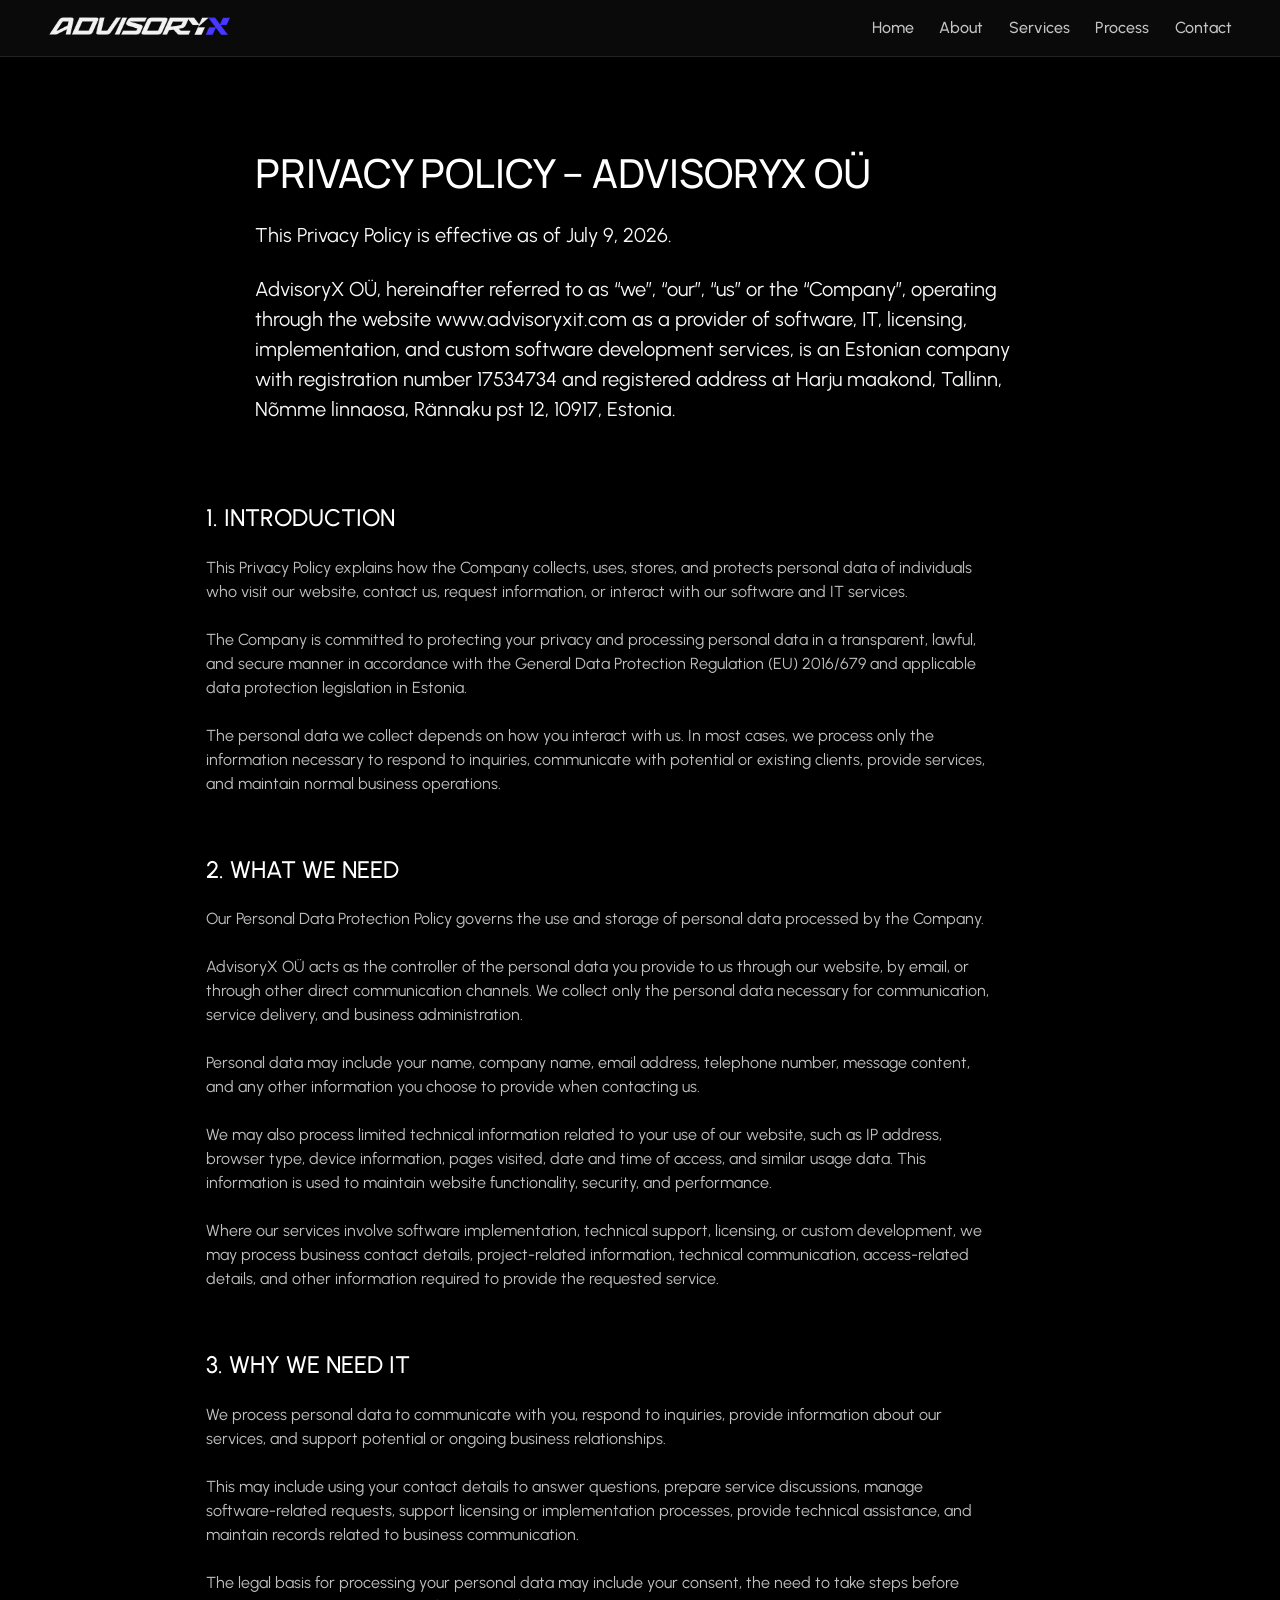
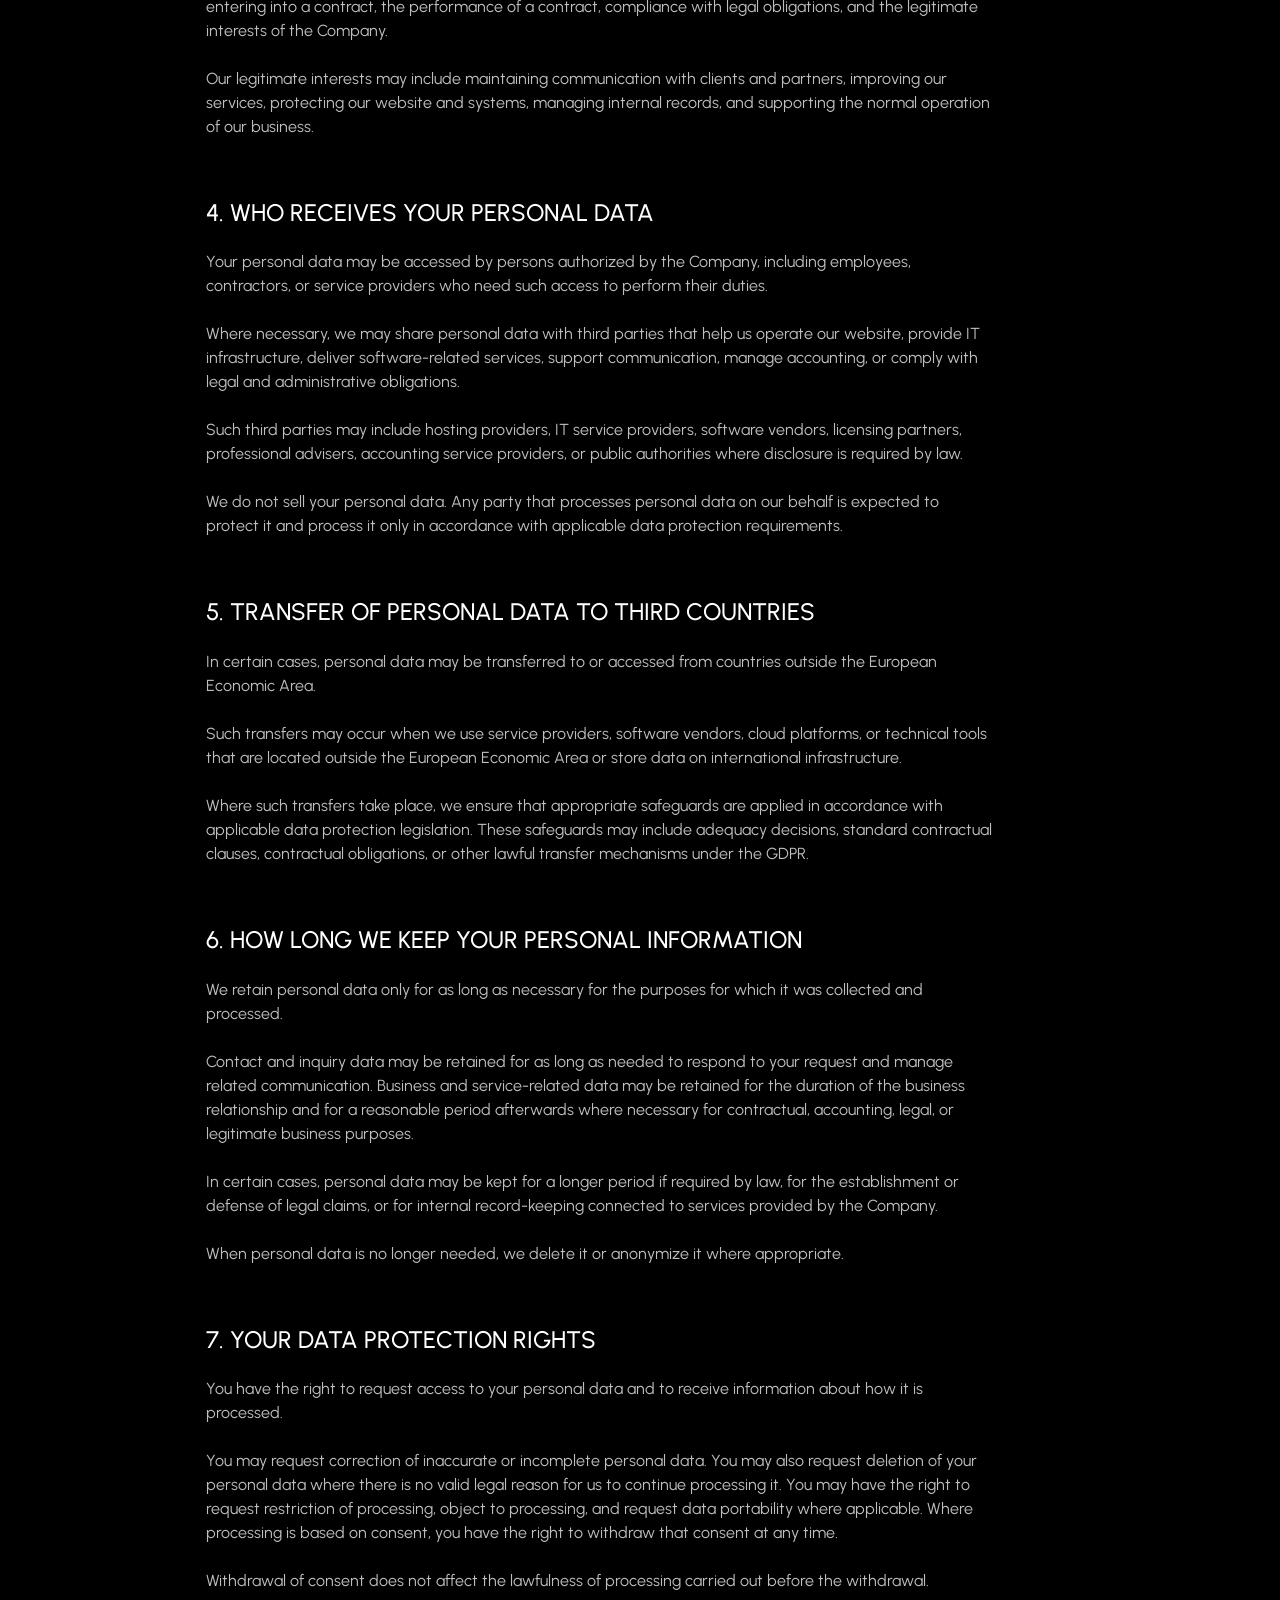
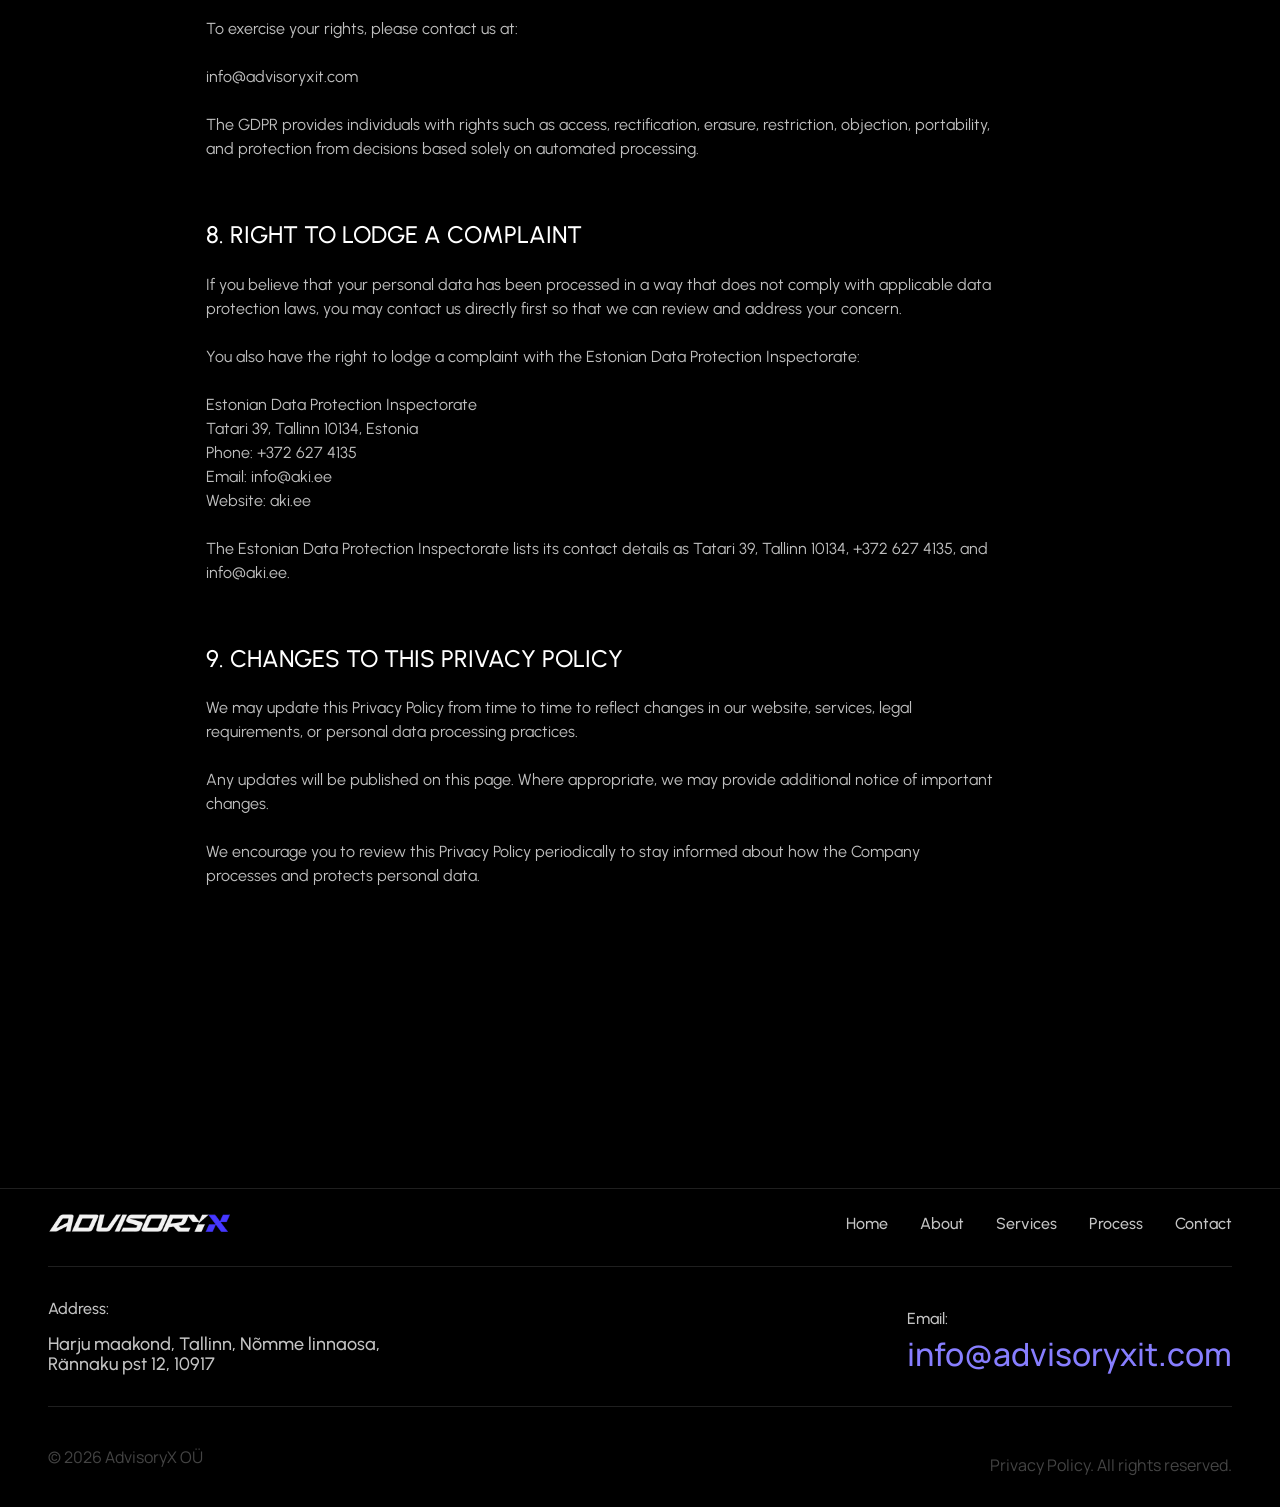
==== commit b9011f2c: "fixed scrolling error in process" ====
--- a/src/politic.html
+++ b/src/politic.html
@@ -96,7 +96,7 @@
               </div>
               <div class="form-field">
                 <!-- <label for="name">Email adress*</label> -->
-                 <input type="email" id="email" name="email" placeholder="Add your Email adress*" required/>
+                 <input type="email" id="email" name="email" placeholder="Add your Email address*" required/>
               </div>
               <!-- <div class="form-field">
                  <input type="text" id="interest" name="interest" placeholder="Service Interest"/>
@@ -252,7 +252,7 @@
         </div>
         <div class="footer-row">
           <div class="footer-content">
-            <p class="footer-adress-suptext">Adress:</p>
+            <p class="footer-adress-suptext">Address:</p>
             <p class="footer-adress">Harju maakond, Tallinn, Nõmme linnaosa, Rännaku pst 12, 10917 </p>
           </div>
           <div class="footer-content">
--- a/src/scss/main.css
+++ b/src/scss/main.css
@@ -1431,7 +1431,7 @@
   }
   .process > .container {
     position: relative;
-    min-height: 400vh;
+    min-height: 200vh;
     padding-left: 8px;
     padding-right: 8px;
     overflow: visible;
@@ -1442,7 +1442,7 @@
   .process-block {
     position: -webkit-sticky;
     position: sticky;
-    top: 50px;
+    top: -240px;
     width: 100%;
     padding: 18px 14px 22px;
     border: 1px solid rgba(255, 255, 255, 0.16);
